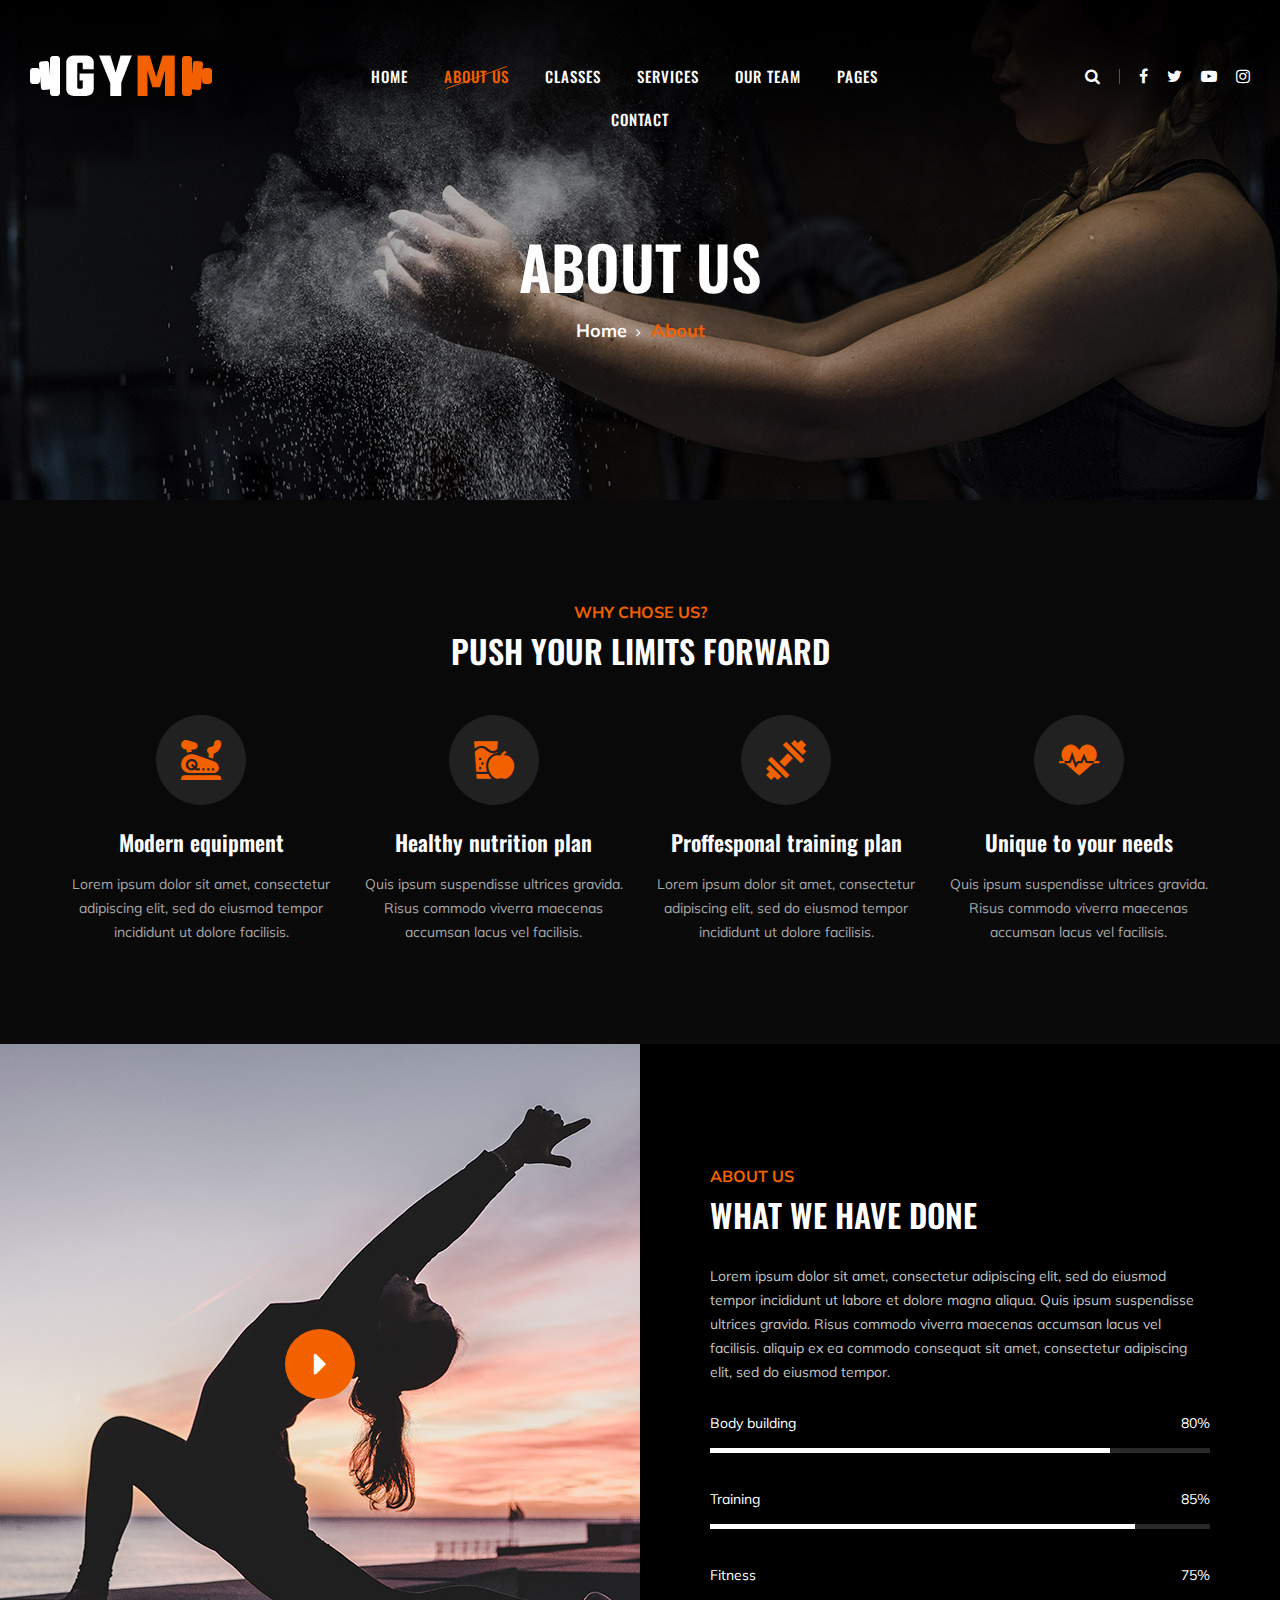
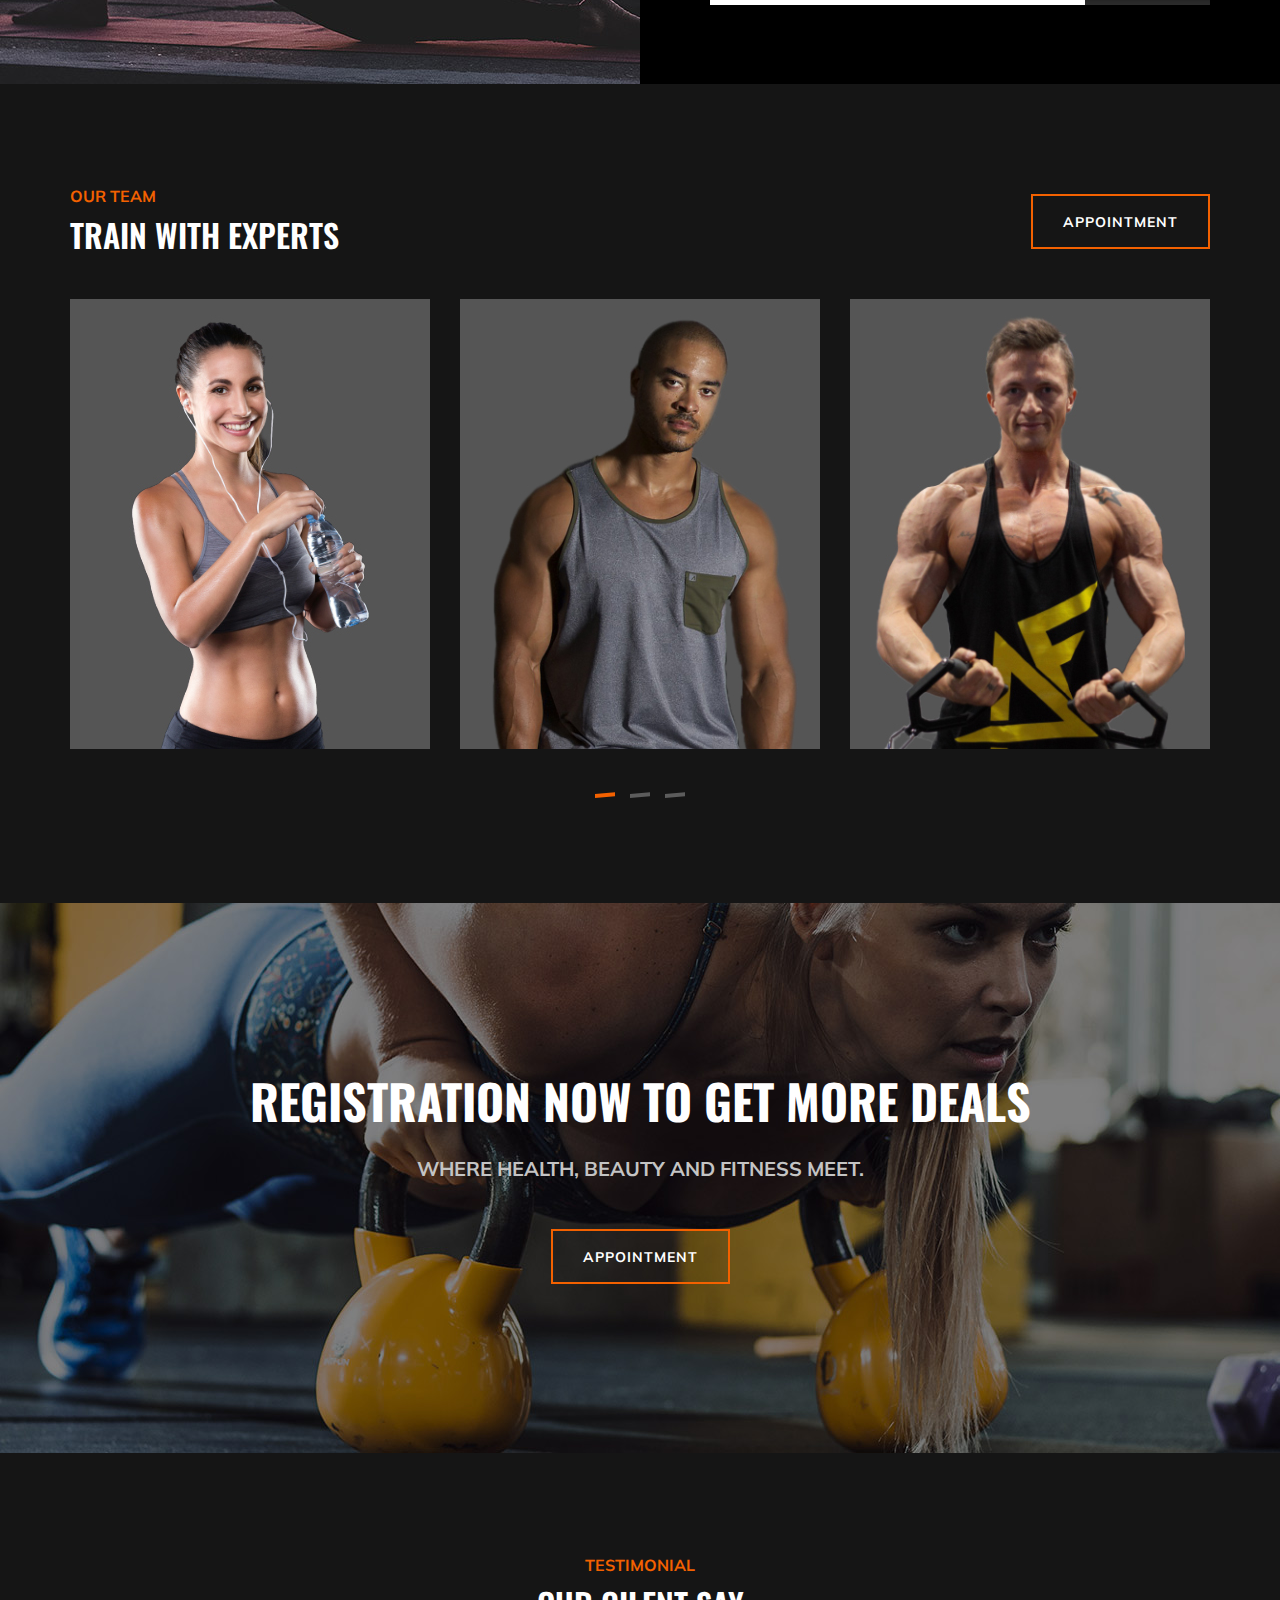
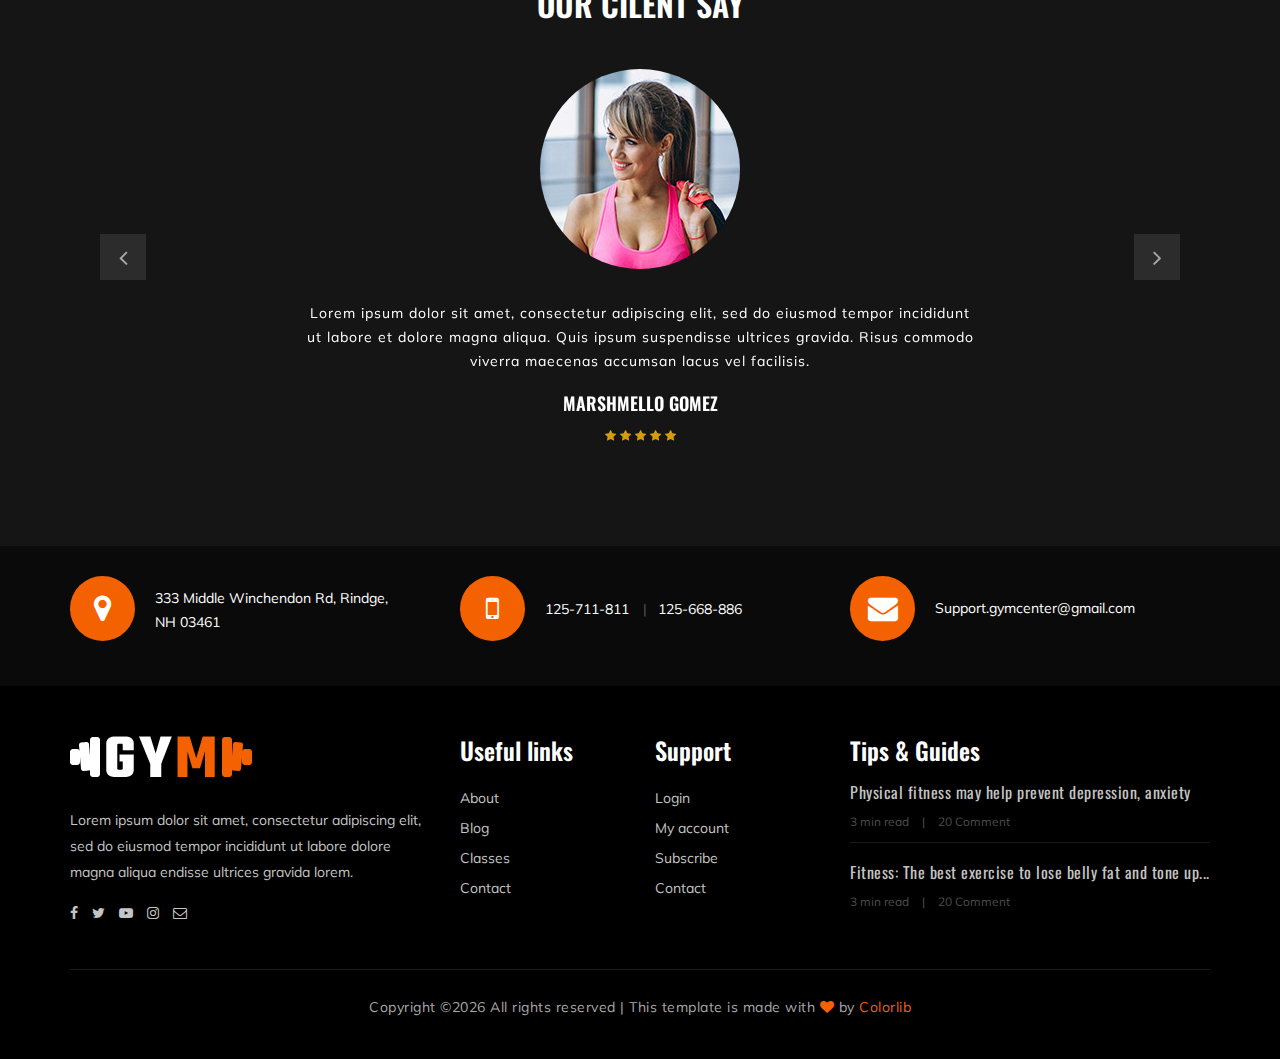
==== about-us.html @ f7d979bc "Add files via upload" ====
<!DOCTYPE html>
<html lang="zxx">

<head>
    <meta charset="UTF-8">
    <meta name="description" content="Gym Template">
    <meta name="keywords" content="Gym, unica, creative, html">
    <meta name="viewport" content="width=device-width, initial-scale=1.0">
    <meta http-equiv="X-UA-Compatible" content="ie=edge">
    <title>Gym | Template</title>

    <!-- Google Font -->
    <link href="https://fonts.googleapis.com/css?family=Muli:300,400,500,600,700,800,900&display=swap" rel="stylesheet">
    <link href="https://fonts.googleapis.com/css?family=Oswald:300,400,500,600,700&display=swap" rel="stylesheet">

    <!-- Css Styles -->
    <link rel="stylesheet" href="css/bootstrap.min.css" type="text/css">
    <link rel="stylesheet" href="css/font-awesome.min.css" type="text/css">
    <link rel="stylesheet" href="css/flaticon.css" type="text/css">
    <link rel="stylesheet" href="css/owl.carousel.min.css" type="text/css">
    <link rel="stylesheet" href="css/barfiller.css" type="text/css">
    <link rel="stylesheet" href="css/magnific-popup.css" type="text/css">
    <link rel="stylesheet" href="css/slicknav.min.css" type="text/css">
    <link rel="stylesheet" href="css/style.css" type="text/css">
</head>

<body>
    <!-- Page Preloder -->
    <div id="preloder">
        <div class="loader"></div>
    </div>

 <!-- Offcanvas Menu Section Begin -->
    <div class="offcanvas-menu-overlay"></div>
    <div class="offcanvas-menu-wrapper">
        <div class="canvas-close">
            <i class="fa fa-close"></i>
        </div>
        <div class="canvas-search search-switch">
            <i class="fa fa-search"></i>
        </div>
        <nav class="canvas-menu mobile-menu">
            <ul>
                <li><a href="./index.html">Home</a></li>
                <li><a href="./about-us.html">About Us</a></li>
                <li><a href="./classes.html">Classes</a></li>
                <li><a href="./services.html">Services</a></li>
                <li><a href="./team.html">Our Team</a></li>
                <li><a href="#">Pages</a>
                    <ul class="dropdown">
                        <li><a href="./about-us.html">About us</a></li>
                        <li><a href="./class-timetable.html">Classes timetable</a></li>
                        <li><a href="./bmi-calculator.html">Bmi calculate</a></li>
                        <li><a href="./team.html">Our team</a></li>
                        <li><a href="./gallery.html">Gallery</a></li>
                        <li><a href="./blog.html">Our blog</a></li>
                        <li><a href="./404.html">404</a></li>
                    </ul>
                </li>
                <li><a href="./contact.html">Contact</a></li>
            </ul>
        </nav>
        <div id="mobile-menu-wrap"></div>
        <div class="canvas-social">
            <a href="#"><i class="fa fa-facebook"></i></a>
            <a href="#"><i class="fa fa-twitter"></i></a>
            <a href="#"><i class="fa fa-youtube-play"></i></a>
            <a href="#"><i class="fa fa-instagram"></i></a>
        </div>
    </div>
    <!-- Offcanvas Menu Section End -->

    <!-- Header Section Begin -->
    <header class="header-section">
        <div class="container-fluid">
            <div class="row">
                <div class="col-lg-3">
                    <div class="logo">
                        <a href="./index.html">
                            <img src="img/logo.png" alt="">
                        </a>
                    </div>
                </div>
                <div class="col-lg-6">
                    <nav class="nav-menu">
                        <ul>
                            <li><a href="./index.html">Home</a></li>
                            <li class="active"><a href="./about-us.html">About Us</a></li>
                            <li><a href="./class-details.html">Classes</a></li>
                            <li><a href="./services.html">Services</a></li>
                            <li><a href="./team.html">Our Team</a></li>
                            <li><a href="#">Pages</a>
                                <ul class="dropdown">
                                    <li><a href="./about-us.html">About us</a></li>
                                    <li><a href="./class-timetable.html">Classes timetable</a></li>
                                    <li><a href="./bmi-calculator.html">Bmi calculate</a></li>
                                    <li><a href="./team.html">Our team</a></li>
                                    <li><a href="./gallery.html">Gallery</a></li>
                                    <li><a href="./blog.html">Our blog</a></li>
                                    <li><a href="./404.html">404</a></li>
                                </ul>
                            </li>
                            <li><a href="./contact.html">Contact</a></li>
                        </ul>
                    </nav>
                </div>
                <div class="col-lg-3">
                    <div class="top-option">
                        <div class="to-search search-switch">
                            <i class="fa fa-search"></i>
                        </div>
                        <div class="to-social">
                            <a href="#"><i class="fa fa-facebook"></i></a>
                            <a href="#"><i class="fa fa-twitter"></i></a>
                            <a href="#"><i class="fa fa-youtube-play"></i></a>
                            <a href="#"><i class="fa fa-instagram"></i></a>
                        </div>
                    </div>
                </div>
            </div>
            <div class="canvas-open">
                <i class="fa fa-bars"></i>
            </div>
        </div>
    </header>
    <!-- Header End -->

    <!-- Breadcrumb Section Begin -->
    <section class="breadcrumb-section set-bg" data-setbg="img/breadcrumb-bg.jpg">
        <div class="container">
            <div class="row">
                <div class="col-lg-12 text-center">
                    <div class="breadcrumb-text">
                        <h2>About us</h2>
                        <div class="bt-option">
                            <a href="./index.html">Home</a>
                            <span>About</span>
                        </div>
                    </div>
                </div>
            </div>
        </div>
    </section>
    <!-- Breadcrumb Section End -->

    <!-- ChoseUs Section Begin -->
    <section class="choseus-section spad">
        <div class="container">
            <div class="row">
                <div class="col-lg-12">
                    <div class="section-title">
                        <span>Why chose us?</span>
                        <h2>PUSH YOUR LIMITS FORWARD</h2>
                    </div>
                </div>
            </div>
            <div class="row">
                <div class="col-lg-3 col-sm-6">
                    <div class="cs-item">
                        <span class="flaticon-034-stationary-bike"></span>
                        <h4>Modern equipment</h4>
                        <p>Lorem ipsum dolor sit amet, consectetur adipiscing elit, sed do eiusmod tempor incididunt ut
                            dolore facilisis.</p>
                    </div>
                </div>
                <div class="col-lg-3 col-sm-6">
                    <div class="cs-item">
                        <span class="flaticon-033-juice"></span>
                        <h4>Healthy nutrition plan</h4>
                        <p>Quis ipsum suspendisse ultrices gravida. Risus commodo viverra maecenas accumsan lacus vel
                            facilisis.</p>
                    </div>
                </div>
                <div class="col-lg-3 col-sm-6">
                    <div class="cs-item">
                        <span class="flaticon-002-dumbell"></span>
                        <h4>Proffesponal training plan</h4>
                        <p>Lorem ipsum dolor sit amet, consectetur adipiscing elit, sed do eiusmod tempor incididunt ut
                            dolore facilisis.</p>
                    </div>
                </div>
                <div class="col-lg-3 col-sm-6">
                    <div class="cs-item">
                        <span class="flaticon-014-heart-beat"></span>
                        <h4>Unique to your needs</h4>
                        <p>Quis ipsum suspendisse ultrices gravida. Risus commodo viverra maecenas accumsan lacus vel
                            facilisis.</p>
                    </div>
                </div>
            </div>
        </div>
    </section>
    <!-- ChoseUs Section End -->

    <!-- About US Section Begin -->
    <section class="aboutus-section">
        <div class="container-fluid">
            <div class="row">
                <div class="col-lg-6 p-0">
                    <div class="about-video set-bg" data-setbg="img/about-us.jpg">
                        <a href="https://www.youtube.com/watch?v=EzKkl64rRbM" class="play-btn video-popup"><i
                                class="fa fa-caret-right"></i></a>
                    </div>
                </div>
                <div class="col-lg-6 p-0">
                    <div class="about-text">
                        <div class="section-title">
                            <span>About Us</span>
                            <h2>What we have done</h2>
                        </div>
                        <div class="at-desc">
                            <p>Lorem ipsum dolor sit amet, consectetur adipiscing elit, sed do eiusmod tempor incididunt
                                ut labore et dolore magna aliqua. Quis ipsum suspendisse ultrices gravida. Risus commodo
                                viverra maecenas accumsan lacus vel facilisis. aliquip ex ea commodo consequat sit amet,
                                consectetur adipiscing elit, sed do eiusmod tempor.</p>
                        </div>
                        <div class="about-bar">
                            <div class="ab-item">
                                <p>Body building</p>
                                <div id="bar1" class="barfiller">
                                    <span class="fill" data-percentage="80"></span>
                                    <div class="tipWrap">
                                        <span class="tip"></span>
                                    </div>
                                </div>
                            </div>
                            <div class="ab-item">
                                <p>Training</p>
                                <div id="bar2" class="barfiller">
                                    <span class="fill" data-percentage="85"></span>
                                    <div class="tipWrap">
                                        <span class="tip"></span>
                                    </div>
                                </div>
                            </div>
                            <div class="ab-item">
                                <p>Fitness</p>
                                <div id="bar3" class="barfiller">
                                    <span class="fill" data-percentage="75"></span>
                                    <div class="tipWrap">
                                        <span class="tip"></span>
                                    </div>
                                </div>
                            </div>
                        </div>
                    </div>
                </div>
            </div>
        </div>
    </section>
    <!-- About US Section End -->

    <!-- Team Section Begin -->
    <section class="team-section spad">
        <div class="container">
            <div class="row">
                <div class="col-lg-12">
                    <div class="team-title">
                        <div class="section-title">
                            <span>Our Team</span>
                            <h2>TRAIN WITH EXPERTS</h2>
                        </div>
                        <a href="#" class="primary-btn btn-normal appoinment-btn">appointment</a>
                    </div>
                </div>
            </div>
            <div class="row">
                <div class="ts-slider owl-carousel">
                    <div class="col-lg-4">
                        <div class="ts-item set-bg" data-setbg="img/team/team-1.jpg">
                            <div class="ts_text">
                                <h4>Athart Rachel</h4>
                                <span>Gym Trainer</span>
                            </div>
                        </div>
                    </div>
                    <div class="col-lg-4">
                        <div class="ts-item set-bg" data-setbg="img/team/team-2.jpg">
                            <div class="ts_text">
                                <h4>Athart Rachel</h4>
                                <span>Gym Trainer</span>
                            </div>
                        </div>
                    </div>
                    <div class="col-lg-4">
                        <div class="ts-item set-bg" data-setbg="img/team/team-3.jpg">
                            <div class="ts_text">
                                <h4>Athart Rachel</h4>
                                <span>Gym Trainer</span>
                            </div>
                        </div>
                    </div>
                    <div class="col-lg-4">
                        <div class="ts-item set-bg" data-setbg="img/team/team-4.jpg">
                            <div class="ts_text">
                                <h4>Athart Rachel</h4>
                                <span>Gym Trainer</span>
                            </div>
                        </div>
                    </div>
                    <div class="col-lg-4">
                        <div class="ts-item set-bg" data-setbg="img/team/team-5.jpg">
                            <div class="ts_text">
                                <h4>Athart Rachel</h4>
                                <span>Gym Trainer</span>
                            </div>
                        </div>
                    </div>
                    <div class="col-lg-4">
                        <div class="ts-item set-bg" data-setbg="img/team/team-6.jpg">
                            <div class="ts_text">
                                <h4>Athart Rachel</h4>
                                <span>Gym Trainer</span>
                            </div>
                        </div>
                    </div>
                </div>
            </div>
        </div>
    </section>
    <!-- Team Section End -->

    <!-- Banner Section Begin -->
    <section class="banner-section set-bg" data-setbg="img/banner-bg.jpg">
        <div class="container">
            <div class="row">
                <div class="col-lg-12 text-center">
                    <div class="bs-text">
                        <h2>registration now to get more deals</h2>
                        <div class="bt-tips">Where health, beauty and fitness meet.</div>
                        <a href="#" class="primary-btn  btn-normal">Appointment</a>
                    </div>
                </div>
            </div>
        </div>
    </section>
    <!-- Banner Section End -->

    <!-- Testimonial Section Begin -->
    <section class="testimonial-section spad">
        <div class="container">
            <div class="row">
                <div class="col-lg-12">
                    <div class="section-title">
                        <span>Testimonial</span>
                        <h2>Our cilent say</h2>
                    </div>
                </div>
            </div>
            <div class="ts_slider owl-carousel">
                <div class="ts_item">
                    <div class="row">
                        <div class="col-lg-12 text-center">
                            <div class="ti_pic">
                                <img src="img/testimonial/testimonial-1.jpg" alt="">
                            </div>
                            <div class="ti_text">
                                <p>Lorem ipsum dolor sit amet, consectetur adipiscing elit, sed do eiusmod tempor
                                    incididunt<br /> ut labore et dolore magna aliqua. Quis ipsum suspendisse ultrices
                                    gravida. Risus commodo<br /> viverra maecenas accumsan lacus vel facilisis.</p>
                                <h5>Marshmello Gomez</h5>
                                <div class="tt-rating">
                                    <i class="fa fa-star"></i>
                                    <i class="fa fa-star"></i>
                                    <i class="fa fa-star"></i>
                                    <i class="fa fa-star"></i>
                                    <i class="fa fa-star"></i>
                                </div>
                            </div>
                        </div>
                    </div>
                </div>
                <div class="ts_item">
                    <div class="row">
                        <div class="col-lg-12 text-center">
                            <div class="ti_pic">
                                <img src="img/testimonial/testimonial-2.jpg" alt="">
                            </div>
                            <div class="ti_text">
                                <p>Lorem ipsum dolor sit amet, consectetur adipiscing elit, sed do eiusmod tempor
                                    incididunt<br /> ut labore et dolore magna aliqua. Quis ipsum suspendisse ultrices
                                    gravida. Risus commodo<br /> viverra maecenas accumsan lacus vel facilisis.</p>
                                <h5>Marshmello Gomez</h5>
                                <div class="tt-rating">
                                    <i class="fa fa-star"></i>
                                    <i class="fa fa-star"></i>
                                    <i class="fa fa-star"></i>
                                    <i class="fa fa-star"></i>
                                    <i class="fa fa-star"></i>
                                </div>
                            </div>
                        </div>
                    </div>
                </div>
            </div>
        </div>
    </section>
    <!-- Testimonial Section End -->

    <!-- Get In Touch Section Begin -->
    <div class="gettouch-section">
        <div class="container">
            <div class="row">
                <div class="col-md-4">
                    <div class="gt-text">
                        <i class="fa fa-map-marker"></i>
                        <p>333 Middle Winchendon Rd, Rindge,<br/> NH 03461</p>
                    </div>
                </div>
                <div class="col-md-4">
                    <div class="gt-text">
                        <i class="fa fa-mobile"></i>
                        <ul>
                            <li>125-711-811</li>
                            <li>125-668-886</li>
                        </ul>
                    </div>
                </div>
                <div class="col-md-4">
                    <div class="gt-text email">
                        <i class="fa fa-envelope"></i>
                        <p>Support.gymcenter@gmail.com</p>
                    </div>
                </div>
            </div>
        </div>
    </div>
    <!-- Get In Touch Section End -->

    <!-- Footer Section Begin -->
    <section class="footer-section">
        <div class="container">
            <div class="row">
                <div class="col-lg-4">
                    <div class="fs-about">
                        <div class="fa-logo">
                            <a href="#"><img src="img/logo.png" alt=""></a>
                        </div>
                        <p>Lorem ipsum dolor sit amet, consectetur adipiscing elit, sed do eiusmod tempor incididunt ut
                            labore dolore magna aliqua endisse ultrices gravida lorem.</p>
                        <div class="fa-social">
                            <a href="#"><i class="fa fa-facebook"></i></a>
                            <a href="#"><i class="fa fa-twitter"></i></a>
                            <a href="#"><i class="fa fa-youtube-play"></i></a>
                            <a href="#"><i class="fa fa-instagram"></i></a>
                            <a href="#"><i class="fa  fa-envelope-o"></i></a>
                        </div>
                    </div>
                </div>
                <div class="col-lg-2 col-md-3 col-sm-6">
                    <div class="fs-widget">
                        <h4>Useful links</h4>
                        <ul>
                            <li><a href="#">About</a></li>
                            <li><a href="#">Blog</a></li>
                            <li><a href="#">Classes</a></li>
                            <li><a href="#">Contact</a></li>
                        </ul>
                    </div>
                </div>
                <div class="col-lg-2 col-md-3 col-sm-6">
                    <div class="fs-widget">
                        <h4>Support</h4>
                        <ul>
                            <li><a href="#">Login</a></li>
                            <li><a href="#">My account</a></li>
                            <li><a href="#">Subscribe</a></li>
                            <li><a href="#">Contact</a></li>
                        </ul>
                    </div>
                </div>
                <div class="col-lg-4 col-md-6">
                    <div class="fs-widget">
                        <h4>Tips & Guides</h4>
                        <div class="fw-recent">
                            <h6><a href="#">Physical fitness may help prevent depression, anxiety</a></h6>
                            <ul>
                                <li>3 min read</li>
                                <li>20 Comment</li>
                            </ul>
                        </div>
                        <div class="fw-recent">
                            <h6><a href="#">Fitness: The best exercise to lose belly fat and tone up...</a></h6>
                            <ul>
                                <li>3 min read</li>
                                <li>20 Comment</li>
                            </ul>
                        </div>
                    </div>
                </div>
            </div>
            <div class="row">
                <div class="col-lg-12 text-center">
                    <div class="copyright-text">
                        <p><!-- Link back to Colorlib can't be removed. Template is licensed under CC BY 3.0. -->
  Copyright &copy;<script>document.write(new Date().getFullYear());</script> All rights reserved | This template is made with <i class="fa fa-heart" aria-hidden="true"></i> by <a href="https://colorlib.com" target="_blank">Colorlib</a>
  <!-- Link back to Colorlib can't be removed. Template is licensed under CC BY 3.0. --></p>
                    </div>
                </div>
            </div>
        </div>
    </section>
    <!-- Footer Section End -->

    <!-- Search model Begin -->
    <div class="search-model">
        <div class="h-100 d-flex align-items-center justify-content-center">
            <div class="search-close-switch">+</div>
            <form class="search-model-form">
                <input type="text" id="search-input" placeholder="Search here.....">
            </form>
        </div>
    </div>
    <!-- Search model end -->

    <!-- Js Plugins -->
    <script src="js/jquery-3.3.1.min.js"></script>
    <script src="js/bootstrap.min.js"></script>
    <script src="js/jquery.magnific-popup.min.js"></script>
    <script src="js/masonry.pkgd.min.js"></script>
    <script src="js/jquery.barfiller.js"></script>
    <script src="js/jquery.slicknav.js"></script>
    <script src="js/owl.carousel.min.js"></script>
    <script src="js/main.js"></script>


</body>

</html>
---- css/flaticon.css ----
/*
  	Flaticon icon font: Flaticon
  	Creation date: 19/02/2019 07:27
  	*/

@font-face {
  font-family: "Flaticon";
  src: url("../fonts/Flaticon.eot");
  src: url("../fonts/Flaticon.eot?#iefix") format("embedded-opentype"),
       url("../fonts/Flaticon.woff2") format("woff2"),
       url("../fonts/Flaticon.woff") format("woff"),
       url("../fonts/Flaticon.ttf") format("truetype"),
       url("../fonts/Flaticon.svg#Flaticon") format("svg");
  font-weight: normal;
  font-style: normal;
}

@media screen and (-webkit-min-device-pixel-ratio:0) {
  @font-face {
    font-family: "Flaticon";
    src: url("../fonts/Flaticon.svg#Flaticon") format("svg");
  }
}

[class^="flaticon-"]:before, [class*=" flaticon-"]:before,
[class^="flaticon-"]:after, [class*=" flaticon-"]:after {   
  font-family: Flaticon;
  font-size: 40px;
  font-style: normal;
  margin-left: 0;
}

.flaticon-001-mattress:before { content: "\f100"; }
.flaticon-002-dumbell:before { content: "\f101"; }
.flaticon-003-weight:before { content: "\f102"; }
.flaticon-004-measuring-tape:before { content: "\f103"; }
.flaticon-005-clipboard:before { content: "\f104"; }
.flaticon-006-weight-1:before { content: "\f105"; }
.flaticon-007-rings:before { content: "\f106"; }
.flaticon-008-calendar:before { content: "\f107"; }
.flaticon-009-smartwatch:before { content: "\f108"; }
.flaticon-010-lockers:before { content: "\f109"; }
.flaticon-011-punching-ball:before { content: "\f10a"; }
.flaticon-012-bag:before { content: "\f10b"; }
.flaticon-013-balance:before { content: "\f10c"; }
.flaticon-014-heart-beat:before { content: "\f10d"; }
.flaticon-015-proteins:before { content: "\f10e"; }
.flaticon-016-fitness:before { content: "\f10f"; }
.flaticon-017-pull-up-bar:before { content: "\f110"; }
.flaticon-018-scale:before { content: "\f111"; }
.flaticon-019-bands:before { content: "\f112"; }
.flaticon-020-smartphone:before { content: "\f113"; }
.flaticon-021-tshirt:before { content: "\f114"; }
.flaticon-022-short:before { content: "\f115"; }
.flaticon-023-dumbbells:before { content: "\f116"; }
.flaticon-024-jumping-rope:before { content: "\f117"; }
.flaticon-025-fitness-1:before { content: "\f118"; }
.flaticon-026-gym:before { content: "\f119"; }
.flaticon-027-fitness-2:before { content: "\f11a"; }
.flaticon-028-weightlifting:before { content: "\f11b"; }
.flaticon-029-wheel:before { content: "\f11c"; }
.flaticon-030-dumbbells-1:before { content: "\f11d"; }
.flaticon-031-workout:before { content: "\f11e"; }
.flaticon-032-bottle:before { content: "\f11f"; }
.flaticon-033-juice:before { content: "\f120"; }
.flaticon-034-stationary-bike:before { content: "\f121"; }
.flaticon-035-punching-ball-1:before { content: "\f122"; }
.flaticon-036-timer:before { content: "\f123"; }
.flaticon-037-medal:before { content: "\f124"; }
.flaticon-038-treadmill:before { content: "\f125"; }
.flaticon-039-syringe:before { content: "\f126"; }
.flaticon-040-whistle:before { content: "\f127"; }
.flaticon-041-chest:before { content: "\f128"; }
.flaticon-042-pills:before { content: "\f129"; }
.flaticon-043-mp3:before { content: "\f12a"; }
.flaticon-044-no-smoking:before { content: "\f12b"; }
.flaticon-045-boxing-gloves:before { content: "\f12c"; }
.flaticon-046-gloves:before { content: "\f12d"; }
.flaticon-047-buck:before { content: "\f12e"; }
.flaticon-048-headgear:before { content: "\f12f"; }
.flaticon-049-hand-grip:before { content: "\f130"; }
.flaticon-050-no-fast-food:before { content: "\f131"; }
---- css/barfiller.css ----
body {
    font-family: Arial;
}

.barfiller {
    width:100%;
    height:12px;
    background:#fcfcfc;
    border:1px solid #ccc;
    position:relative;
    margin-bottom:20px;
    box-shadow: inset 1px 4px 9px -6px rgba(0,0,0,.5); 
    -moz-box-shadow: inset 1px 4px 9px -6px rgba(0,0,0,.5); 
}

.barfiller .fill {
    display:block;
    position:relative;
    width:0px;
    height:100%;
    background:#333;
    z-index:1;
}

.barfiller .tipWrap {
    display:none;
}

.barfiller .tip {
    margin-top:-30px;
    padding:2px 4px;
    font-size:11px;
    color:#fff;
    left:0px;
    position: relative;;
    z-index:2;
    background: #333;
} 

.barfiller .tip:after {
    border:solid;
    border-color:rgba(0,0,0,.8) transparent;
    border-width:6px 6px 0 6px;
    content:"";
    display:block;
    position:absolute;
    left:9px;
    top:100%;
    z-index:9
}
---- css/style.css ----
/******************************************************************
  Template Name: Gym
  Description:  Gym Fitness HTML Template
  Author: Colorlib
  Author URI: https://colorlib.com
  Version: 1.0
  Created: Colorlib
******************************************************************/

/*------------------------------------------------------------------
[Table of contents]

1.  Template default CSS
	1.1	Variables
	1.2	Mixins
	1.3	Flexbox
	1.4	Reset
2.  Helper Css
3.  Header Section
4.  Hero Section
5.  Service Section
6.  Class Section
7.  Price Plan Section
8.  Trainer Section
9.  Contact
10.  Footer Style

-------------------------------------------------------------------*/

/*----------------------------------------*/

/* Template default CSS
/*----------------------------------------*/

html,
body {
	height: 100%;
	font-family: "Muli", sans-serif;
	-webkit-font-smoothing: antialiased;
	font-smoothing: antialiased;
}

h1,
h2,
h3,
h4,
h5,
h6 {
	margin: 0;
	color: #111111;
	font-weight: 400;
	font-family: "Oswald", sans-serif;
}

h1 {
	font-size: 70px;
}

h2 {
	font-size: 36px;
}

h3 {
	font-size: 30px;
}

h4 {
	font-size: 24px;
}

h5 {
	font-size: 18px;
}

h6 {
	font-size: 16px;
}

p {
	font-size: 14px;
	font-family: "Muli", sans-serif;
	color: #a9a9a9;
	font-weight: 400;
	line-height: 24px;
	margin: 0 0 15px 0;
}

img {
	max-width: 100%;
}

input:focus,
select:focus,
button:focus,
textarea:focus {
	outline: none;
}

a:hover,
a:focus {
	text-decoration: none;
	outline: none;
	color: #fff;
}

ul,
ol {
	padding: 0;
	margin: 0;
}

/*---------------------
  Helper CSS
-----------------------*/

.section-title {
	margin-bottom: 45px;
	text-align: center;
}

.section-title span {
	font-size: 16px;
	color: #f36100;
	text-transform: uppercase;
	font-weight: 700;
}

.section-title h2 {
	color: #ffffff;
	font-size: 32px;
	font-weight: 600;
	text-transform: uppercase;
	margin-top: 8px;
}

.set-bg {
	background-repeat: no-repeat;
	background-size: cover;
	background-position: top center;
}

.spad {
	padding-top: 100px;
	padding-bottom: 100px;
}

.spad-2 {
	padding-top: 50px;
	padding-bottom: 70px;
}

.text-white h1,
.text-white h2,
.text-white h3,
.text-white h4,
.text-white h5,
.text-white h6,
.text-white p,
.text-white span,
.text-white li,
.text-white a {
	color: #fff;
}

/* buttons */

.primary-btn {
	display: inline-block;
	font-size: 14px;
	padding: 17px 30px 16px;
	color: #ffffff;
	background: #f36100;
	line-height: normal;
	letter-spacing: 1px;
	text-transform: uppercase;
	font-weight: 700;
}

.primary-btn.btn-normal {
	-webkit-transition: all 0.3s;
	-o-transition: all 0.3s;
	transition: all 0.3s;
}

.primary-btn.btn-normal:hover {
	background: #f36100;
	border-color: #f36100;
}

/* Preloder */

#preloder {
	position: fixed;
	width: 100%;
	height: 100%;
	top: 0;
	left: 0;
	z-index: 999999;
	background: #000;
}

.loader {
	width: 40px;
	height: 40px;
	position: absolute;
	top: 50%;
	left: 50%;
	margin-top: -13px;
	margin-left: -13px;
	border-radius: 60px;
	animation: loader 0.8s linear infinite;
	-webkit-animation: loader 0.8s linear infinite;
}

@keyframes loader {
	0% {
		-webkit-transform: rotate(0deg);
		transform: rotate(0deg);
		border: 4px solid #f44336;
		border-left-color: transparent;
	}
	50% {
		-webkit-transform: rotate(180deg);
		transform: rotate(180deg);
		border: 4px solid #673ab7;
		border-left-color: transparent;
	}
	100% {
		-webkit-transform: rotate(360deg);
		transform: rotate(360deg);
		border: 4px solid #f44336;
		border-left-color: transparent;
	}
}

@-webkit-keyframes loader {
	0% {
		-webkit-transform: rotate(0deg);
		border: 4px solid #f44336;
		border-left-color: transparent;
	}
	50% {
		-webkit-transform: rotate(180deg);
		border: 4px solid #673ab7;
		border-left-color: transparent;
	}
	100% {
		-webkit-transform: rotate(360deg);
		border: 4px solid #f44336;
		border-left-color: transparent;
	}
}

.spacial-controls {
	position: fixed;
	width: 111px;
	height: 91px;
	top: 0;
	right: 0;
	z-index: 999;
}

.spacial-controls .search-switch {
	display: block;
	height: 100%;
	padding-top: 30px;
	background: #323232;
	text-align: center;
	cursor: pointer;
}

.search-model {
	display: none;
	position: fixed;
	width: 100%;
	height: 100%;
	left: 0;
	top: 0;
	background: #000;
	z-index: 99999;
}

.search-model-form {
	padding: 0 15px;
}

.search-model-form input {
	width: 500px;
	font-size: 40px;
	border: none;
	border-bottom: 2px solid #333;
	background: none;
	color: #999;
}

.search-close-switch {
	position: absolute;
	width: 50px;
	height: 50px;
	background: #333;
	color: #fff;
	text-align: center;
	border-radius: 50%;
	font-size: 28px;
	line-height: 28px;
	top: 30px;
	cursor: pointer;
	-webkit-transform: rotate(45deg);
	-ms-transform: rotate(45deg);
	transform: rotate(45deg);
	display: -webkit-box;
	display: -ms-flexbox;
	display: flex;
	-webkit-box-align: center;
	-ms-flex-align: center;
	align-items: center;
	-webkit-box-pack: center;
	-ms-flex-pack: center;
	justify-content: center;
}

/*---------------------
  Header
-----------------------*/

.header-section {
	position: absolute;
	left: 0;
	top: 0;
	width: 100%;
	padding: 0 15px;
	padding-top: 55px;
	z-index: 99;
}

.logo a {
	display: inline-block;
}

.nav-menu {
	text-align: center;
}

.nav-menu ul li {
	list-style: none;
	display: inline-block;
	margin-right: 32px;
	position: relative;
	z-index: 1;
}

.nav-menu ul li .dropdown {
	position: absolute;
	left: -30px;
	top: 58px;
	width: 180px;
	background: #252525;
	z-index: 99;
	text-align: left;
	padding: 13px 0 20px;
	opacity: 0;
	visibility: hidden;
	-webkit-transition: all 0.3s;
	-o-transition: all 0.3s;
	transition: all 0.3s;
}

.nav-menu ul li .dropdown li {
	margin-right: 0;
	display: block;
}

.nav-menu ul li .dropdown li a {
	display: block;
	text-transform: none;
	padding: 6px 0 6px 30px;
	font-weight: 400;
}

.nav-menu ul li .dropdown li a:after {
	display: none;
}

.nav-menu ul li:last-child {
	margin-right: 0;
}

.nav-menu ul li.active>a {
	color: #f36100;
}

.nav-menu ul li.active>a:after {
	opacity: 1;
}

.nav-menu ul li:hover>a {
	color: #f36100;
}

.nav-menu ul li:hover>a:after {
	opacity: 1;
}

.nav-menu ul li:hover .dropdown {
	opacity: 1;
	visibility: visible;
}

.nav-menu ul li a {
	color: #ffffff;
	display: block;
	font-size: 15px;
	font-weight: 500;
	text-transform: uppercase;
	letter-spacing: 1px;
	font-family: "Oswald", sans-serif;
	padding: 10px 0px;
	position: relative;
	-webkit-transition: all 0.3s;
	-o-transition: all 0.3s;
	transition: all 0.3s;
}

.nav-menu ul li a:after {
	position: absolute;
	left: 0;
	top: 22px;
	height: 1px;
	width: 100%;
	background: #f36100;
	content: "";
	-webkit-transform: rotate(-20deg);
	-ms-transform: rotate(-20deg);
	transform: rotate(-20deg);
	opacity: 0;
	-webkit-transition: all 0.3s;
	-o-transition: all 0.3s;
	transition: all 0.3s;
}

.top-option {
	text-align: right;
	padding: 9px 0;
}

.top-option .to-search {
	display: inline-block;
	padding-right: 20px;
	position: relative;
}

.top-option .to-search:after {
	position: absolute;
	right: 0;
	top: 5px;
	height: 15px;
	width: 1px;
	background: rgba(255, 255, 255, 0.3);
	content: "";
}

.top-option .to-search i {
	font-size: 16px;
	color: #ffffff;
	cursor: pointer;
}

.top-option .to-social {
	display: inline-block;
}

.top-option .to-social a {
	display: inline-block;
	color: #ffffff;
	font-size: 16px;
	margin-left: 15px;
}

.offcanvas-menu-wrapper {
	display: none;
}

.canvas-open {
	display: none;
}

/*---------------------
  Hero Section
-----------------------*/

.hs-slider.owl-carousel .owl-item.active .hs-item .hi-text span {
	position: relative;
	top: 0;
	-webkit-transition: all 0.2s ease 0.2s;
	-o-transition: all 0.2s ease 0.2s;
	transition: all 0.2s ease 0.2s;
	opacity: 1;
}

.hs-slider.owl-carousel .owl-item.active .hs-item .hi-text h1 {
	position: relative;
	top: 0;
	-webkit-transition: all 0.4s ease 0.4s;
	-o-transition: all 0.4s ease 0.4s;
	transition: all 0.4s ease 0.4s;
	opacity: 1;
}

.hs-slider.owl-carousel .owl-item.active .hs-item .hi-text .primary-btn {
	position: relative;
	top: 0;
	-webkit-transition: all 0.6s ease 0.6s;
	-o-transition: all 0.6s ease 0.6s;
	transition: all 0.6s ease 0.6s;
	opacity: 1;
}

.hs-slider.owl-carousel .owl-nav button {
	height: 46px;
	width: 46px;
	color: #a9a9a9;
	background: rgba(255, 255, 255, 0.1);
	line-height: 46px;
	text-align: center;
	position: absolute;
	font-size: 24px;
	left: 30px;
	top: 50%;
	-webkit-transform: translateY(-23px);
	-ms-transform: translateY(-23px);
	transform: translateY(-23px);
}

.hs-slider.owl-carousel .owl-nav button.owl-next {
	left: auto;
	right: 30px;
}

.hs-slider .hs-item {
	height: 1040px;
	display: -webkit-box;
	display: -ms-flexbox;
	display: flex;
	-ms-flex-line-pack: center;
	align-content: center;
	padding-top: 355px;
}

.hs-slider .hs-item .hi-text span {
	display: block;
	font-size: 18px;
	color: #ffffff;
	text-transform: uppercase;
	font-weight: 700;
	letter-spacing: 6px;
	margin-bottom: 18px;
	position: relative;
	top: 100px;
	opacity: 0;
}

.hs-slider .hs-item .hi-text h1 {
	font-size: 80px;
	color: #ffffff;
	font-weight: 700;
	text-transform: uppercase;
	line-height: 90px;
	margin-bottom: 42px;
	position: relative;
	top: 100px;
	opacity: 0;
}

.hs-slider .hs-item .hi-text h1 strong {
	color: #f36100;
}

.hs-slider .hs-item .hi-text .primary-btn {
	position: relative;
	top: 100px;
	opacity: 0;
}

/*---------------------
  ChoseUs Section
-----------------------*/

.choseus-section {
	background: #0a0a0a;
	padding-bottom: 70px;
}

.cs-item {
	text-align: center;
	margin-bottom: 30px;
}

.cs-item:hover span {
	background: #f36100;
	color: #ffffff;
}

.cs-item span {
	height: 90px;
	width: 90px;
	background: rgba(255, 255, 255, 0.1);
	border-radius: 50%;
	display: inline-block;
	color: #f36100;
	line-height: 90px;
	text-align: center;
	-webkit-transition: all 0.3s;
	-o-transition: all 0.3s;
	transition: all 0.3s;
}

.cs-item h4 {
	color: #ffffff;
	font-size: 22px;
	font-weight: 600;
	margin-top: 24px;
	margin-bottom: 16px;
}

/*---------------------
  Classes Section
-----------------------*/

.classes-section {
	background: #151515;
	padding-bottom: 80px;
}

.classes-section .section-title {
	margin-bottom: 35px;
}

.class-item {
	overflow: hidden;
	margin-bottom: 30px;
}

.class-item .ci-pic img {
	min-width: 100%;
}

.class-item .ci-text {
	background: #0a0a0a;
	position: relative;
	padding: 10px 30px 26px 30px;
	z-index: 1;
}

.class-item .ci-text:after {
	position: absolute;
	left: -5px;
	top: -44px;
	height: 100px;
	width: 600px;
	border-top: 4px solid #464646;
	background: #0a0a0a;
	content: "";
	-webkit-transform: rotate(-5deg);
	-ms-transform: rotate(-5deg);
	transform: rotate(-5deg);
	z-index: -1;
}

.class-item .ci-text span {
	color: #f36100;
	font-size: 12px;
	text-transform: uppercase;
	font-weight: 700;
}

.class-item .ci-text h5 {
	font-size: 20px;
	color: #ffffff;
	font-weight: 600;
	text-transform: uppercase;
	margin-top: 4px;
}

.class-item .ci-text h4 {
	font-size: 26px;
	color: #ffffff;
	font-weight: 600;
	text-transform: uppercase;
	margin-top: 4px;
}

.class-item .ci-text a {
	display: inline-block;
	width: 46px;
	height: 46px;
	background: rgba(255, 255, 255, 0.1);
	line-height: 46px;
	text-align: center;
	font-size: 24px;
	color: #ffffff;
	position: absolute;
	right: 30px;
	bottom: 26px;
}

/*---------------------
  Banner Section
-----------------------*/

.banner-section {
	height: 550px;
	display: -webkit-box;
	display: -ms-flexbox;
	display: flex;
	-webkit-box-align: center;
	-ms-flex-align: center;
	align-items: center;
	-webkit-box-pack: center;
	-ms-flex-pack: center;
	justify-content: center;
}

.bs-text.service-banner .bt-tips {
	margin-bottom: 35px;
}

.bs-text h2 {
	font-size: 48px;
	color: #ffffff;
	font-weight: 700;
	text-transform: uppercase;
	margin-bottom: 25px;
}

.bs-text .bt-tips {
	font-size: 20px;
	color: #c4c4c4;
	font-weight: 700;
	text-transform: uppercase;
	margin-bottom: 45px;
}

.bs-text .primary-btn {
	background: transparent;
	border: 2px solid #f36100;
}

.bs-text .play-btn {
	display: inline-block;
	height: 70px;
	width: 70px;
	background: #f36100;
	border-radius: 50%;
	line-height: 70px;
	text-align: center;
	font-size: 36px;
	color: #ffffff;
}

/*---------------------
  Pricing Section
-----------------------*/

.pricing-section {
	background: #151515;
}

.pricing-section .section-title {
	margin-bottom: 56px;
}

.ps-item {
	text-align: center;
	padding: 40px 30px 52px;
	border: 1px solid #464646;
	-webkit-transform: skewY(-4deg);
	-ms-transform: skewY(-4deg);
	transform: skewY(-4deg);
	-webkit-transition: all 0.5s;
	-o-transition: all 0.5s;
	transition: all 0.5s;
	margin-bottom: 30px;
	position: relative;
}

.ps-item:hover {
	background: #ffffff;
	border-color: #ffffff;
}

.ps-item:hover h3 {
	color: #111111;
}

.ps-item:hover .pi-price span {
	color: #444444;
}

.ps-item:hover ul li {
	color: #111111;
	font-weight: 600;
}

.ps-item:hover .primary-btn.pricing-btn {
	background: #f36100;
}

.ps-item:hover .thumb-icon {
	opacity: 1;
	visibility: visible;
}

.ps-item h3 {
	font-size: 28px;
	color: #ffffff;
	font-weight: 600;
	margin-bottom: 16px;
	-webkit-transform: skewY(4deg);
	-ms-transform: skewY(4deg);
	transform: skewY(4deg);
}

.ps-item .pi-price {
	margin-bottom: 30px;
	-webkit-transform: skewY(4deg);
	-ms-transform: skewY(4deg);
	transform: skewY(4deg);
}

.ps-item .pi-price h2 {
	font-size: 60px;
	color: #f36100;
	font-weight: 600;
}

.ps-item .pi-price span {
	color: #c4c4c4;
	font-size: 16px;
	font-weight: 700;
	text-transform: uppercase;
}

.ps-item ul {
	margin-bottom: 40px;
	-webkit-transform: skewY(4deg);
	-ms-transform: skewY(4deg);
	transform: skewY(4deg);
}

.ps-item ul li {
	font-size: 14px;
	color: #c4c4c4;
	line-height: 32px;
	list-style: none;
}

.ps-item .primary-btn.pricing-btn {
	display: block;
	background: #333333;
	-webkit-transform: skewY(4deg);
	-ms-transform: skewY(4deg);
	transform: skewY(4deg);
}

.ps-item .thumb-icon {
	font-size: 48px;
	color: #f36100;
	position: absolute;
	left: 50px;
	bottom: 120px;
	-webkit-transform: skewY(4deg);
	-ms-transform: skewY(4deg);
	transform: skewY(4deg);
	opacity: 0;
	visibility: hidden;
}

/*---------------------
  Gallery Section
-----------------------*/

.gallery-section {
	background: #151515;
	overflow: hidden;
}

.gallery-section.gallery-page {
	padding-top: 10px;
}

.grid-sizer {
	width: calc(25% - 10px);
}

.gallery {
	margin-right: -10px;
}

.gallery .gs-item {
	height: 472px;
	width: calc(25% - 10px);
	float: left;
	margin-right: 10px;
	margin-bottom: 10px;
}

.gallery .gs-item:hover .thumb-icon {
	opacity: 1;
	visibility: visible;
}

.gallery .gs-item .thumb-icon {
	font-size: 48px;
	color: #f36100;
	display: -webkit-box;
	display: -ms-flexbox;
	display: flex;
	-webkit-box-align: center;
	-ms-flex-align: center;
	align-items: center;
	-webkit-box-pack: center;
	-ms-flex-pack: center;
	justify-content: center;
	height: 100%;
	cursor: pointer;
	opacity: 0;
	visibility: hidden;
	-webkit-transition: all 0.3s;
	-o-transition: all 0.3s;
	transition: all 0.3s;
}

.gallery .gs-item.grid-wide {
	width: calc(50% - 10px);
}

/*---------------------
  Team Section
-----------------------*/

.team-section {
	background: #151515;
}

.team-section.team-page {
	padding-bottom: 70px;
}

.team-section.team-page .ts-item {
	margin-bottom: 30px;
}

.team-section.team-page .ts-item:hover .ts_text {
	bottom: -30px;
}

.team-section.team-page .ts-item .tt_social {
	-webkit-transform: skewY(5deg);
	-ms-transform: skewY(5deg);
	transform: skewY(5deg);
	margin-top: 13px;
}

.team-section.team-page .ts-item .tt_social a {
	font-size: 14px;
	color: #c4c4c4;
	margin-right: 10px;
}

.team-section.team-page .ts-item .tt_social a:last-child {
	margin-right: 0;
}

.team-title .section-title {
	text-align: left;
	float: left;
}

.primary-btn.appoinment-btn {
	background: transparent;
	border: 2px solid #f36100;
	float: right;
	margin-top: 10px;
}

.ts-slider .col-lg-4 {
	max-width: 100%;
}

.ts-slider.owl-carousel .owl-dots {
	text-align: center;
	margin-top: 30px;
}

.ts-slider.owl-carousel .owl-dots button {
	height: 4px;
	width: 20px;
	background: #5c5c5c;
	margin-right: 15px;
	-webkit-transform: skewY(-5deg);
	-ms-transform: skewY(-5deg);
	transform: skewY(-5deg);
}

.ts-slider.owl-carousel .owl-dots button.active {
	background: #f36100;
}

.ts-slider.owl-carousel .owl-dots button:last-child {
	margin-right: 0;
}

.ts-item {
	height: 450px;
	position: relative;
	overflow: hidden;
}

.ts-item:hover .ts_text {
	bottom: -35px;
}

.ts-item .ts_text {
	padding: 40px 0 60px;
	text-align: center;
	background: #0a0a0a;
	border-top: 4px solid #464646;
	-webkit-transform: skewY(-5deg);
	-ms-transform: skewY(-5deg);
	transform: skewY(-5deg);
	position: absolute;
	left: 0;
	bottom: -250px;
	width: 100%;
	-webkit-transition: all 0.3s;
	-o-transition: all 0.3s;
	transition: all 0.3s;
}

.ts-item .ts_text h4 {
	color: #ffffff;
	font-weight: 600;
	margin-bottom: 14px;
	-webkit-transform: skewY(5deg);
	-ms-transform: skewY(5deg);
	transform: skewY(5deg);
}

.ts-item .ts_text span {
	display: block;
	font-size: 12px;
	font-weight: 700;
	color: #aaaaaa;
	text-transform: uppercase;
	-webkit-transform: skewY(5deg);
	-ms-transform: skewY(5deg);
	transform: skewY(5deg);
}

/*---------------------
  Get Touch Section
-----------------------*/

.gettouch-section {
	background: #0a0a0a;
	padding: 30px 0 15px;
}

.gt-text {
	overflow: hidden;
	margin-bottom: 30px;
}

.gt-text i {
	font-size: 30px;
	color: #ffffff;
	display: inline-block;
	height: 65px;
	width: 65px;
	background: #f36100;
	border-radius: 50%;
	line-height: 65px;
	text-align: center;
	float: left;
	margin-right: 20px;
}

.gt-text p {
	overflow: hidden;
	color: #ffffff;
	margin-bottom: 0;
	padding-top: 10px;
}

.gt-text ul {
	overflow: hidden;
	padding-top: 20px;
}

.gt-text ul li {
	list-style: none;
	font-size: 14px;
	color: #ffffff;
	margin-right: 25px;
	display: inline-block;
	position: relative;
}

.gt-text ul li:after {
	position: absolute;
	right: -18px;
	top: 0;
	content: "|";
	color: #545454;
}

.gt-text ul li:last-child {
	margin-right: 0;
}

.gt-text ul li:last-child:after {
	display: none;
}

.gt-text.email p {
	padding-top: 20px;
}

/*---------------------
  Footer
-----------------------*/

.footer-section {
	background: #000000;
	padding-top: 50px;
}

.fs-about {
	margin-bottom: 30px;
}

.fs-about .fa-logo {
	margin-bottom: 30px;
}

.fs-about .fa-logo a {
	display: inline-block;
}

.fs-about p {
	line-height: 26px;
	color: #c4c4c4;
}

.fs-about .fa-social a {
	font-size: 14px;
	color: #c4c4c4;
	margin-right: 10px;
}

.fs-about .fa-social a:last-child {
	margin-right: 0;
}

.fs-widget {
	margin-bottom: 30px;
}

.fs-widget h4 {
	color: #ffffff;
	font-weight: 600;
	margin-bottom: 18px;
}

.fs-widget ul li {
	list-style: none;
}

.fs-widget ul li a {
	font-size: 14px;
	color: #c4c4c4;
	line-height: 30px;
}

.fs-widget .fw-recent {
	margin-bottom: 20px;
	padding-bottom: 10px;
	border-bottom: 1px solid #1a1a1a;
}

.fs-widget .fw-recent:last-child {
	padding-bottom: 0;
	border: none;
}

.fs-widget .fw-recent h6 {
	margin-bottom: 6px;
}

.fs-widget .fw-recent h6 a {
	color: #c4c4c4;
	letter-spacing: 0.5px;
}

.fs-widget .fw-recent ul li {
	font-size: 12px;
	color: #4d4d4d;
	display: inline-block;
	margin-right: 25px;
	position: relative;
}

.fs-widget .fw-recent ul li:last-child:after {
	display: none;
}

.fs-widget .fw-recent ul li:after {
	position: absolute;
	right: -16px;
	top: 0;
	content: "|";
}

.copyright-text {
	font-size: 14px;
	color: #c4c4c4;
	letter-spacing: 0.5px;
	border-top: 1px solid #1a1a1a;
	padding: 25px 0;
	margin-top: 15px;
}

.copyright-text a,
.copyright-text i {
	color: #f36100;
}

/* ----------------------------------- Other Pages Styles ----------------------------------- */

/*---------------------
  Breadcrumb Section
-----------------------*/

.breadcrumb-section {
	height: 500px;
	padding-top: 230px;
}

.breadcrumb-text h2 {
	font-size: 60px;
	color: #ffffff;
	font-weight: 600;
	text-transform: uppercase;
	margin-bottom: 15px;
}

.breadcrumb-text .bt-option a {
	font-size: 18px;
	color: #ffffff;
	font-weight: 700;
	display: inline-block;
	position: relative;
	margin-right: 20px;
}

.breadcrumb-text .bt-option a:after {
	position: absolute;
	right: -14px;
	top: 6px;
	font-family: "FontAwesome";
	content: "";
	font-size: 13px;
	font-weight: 400;
}

.breadcrumb-text .bt-option span {
	font-size: 18px;
	color: #f36100;
	font-weight: 700;
}

/*---------------------
  About Us Section
-----------------------*/

.about-video {
	height: 640px;
	display: -webkit-box;
	display: -ms-flexbox;
	display: flex;
	-webkit-box-align: center;
	-ms-flex-align: center;
	align-items: center;
	-webkit-box-pack: center;
	-ms-flex-pack: center;
	justify-content: center;
}

.about-video .play-btn {
	display: inline-block;
	height: 70px;
	width: 70px;
	background: #f36100;
	border-radius: 50%;
	line-height: 70px;
	text-align: center;
	font-size: 36px;
	color: #ffffff;
}

.about-text {
	background: #000000;
	height: 640px;
	padding: 120px 70px 0 70px;
}

.about-text .section-title {
	text-align: left;
	margin-bottom: 30px;
}

.about-text .at-desc {
	margin-bottom: 27px;
}

.about-text .at-desc p {
	color: #c4c4c4;
}

.about-text .about-bar .ab-item {
	margin-bottom: 34px;
}

.about-text .about-bar .ab-item p {
	color: #ffffff;
	margin-bottom: 13px;
}

.about-text .about-bar .ab-item .barfiller {
	background: #2d2d2d;
	height: 5px;
	border: none;
	margin-bottom: 0;
}

.about-text .about-bar .ab-item .barfiller .tip {
	margin-top: 0;
	padding: 0;
	font-size: 14px;
	color: #ffffff;
	background: transparent;
	position: initial !important;
	float: right;
	margin-top: -40px;
}

.about-text .about-bar .ab-item .barfiller .tip:after {
	display: none;
}

/*---------------------
  Testimonial Section
-----------------------*/

.testimonial-section {
	background: #151515;
}

.ts_slider.owl-carousel .owl-item img {
	display: inline-block;
}

.ts_slider.owl-carousel .owl-nav button {
	height: 46px;
	width: 46px;
	color: #a9a9a9;
	background: rgba(255, 255, 255, 0.1);
	line-height: 46px;
	text-align: center;
	font-size: 24px;
	position: absolute;
	left: 30px;
	top: 50%;
	-webkit-transform: translateY(-23px);
	-ms-transform: translateY(-23px);
	transform: translateY(-23px);
}

.ts_slider.owl-carousel .owl-nav button.owl-next {
	left: auto;
	right: 30px;
}

.ts_slider .ts_item .ti_pic {
	margin-bottom: 32px;
}

.ts_slider .ts_item .ti_pic img {
	height: 200px;
	width: 200px;
	border-radius: 50%;
}

.ts_slider .ts_item .ti_text p {
	color: #fefefe;
	letter-spacing: 1px;
	margin-bottom: 20px;
}

.ts_slider .ts_item .ti_text h5 {
	color: #ffffff;
	font-weight: 600;
	text-transform: uppercase;
	margin-bottom: 8px;
}

.ts_slider .ts_item .ti_text .tt-rating i {
	font-size: 12px;
	color: #d49d09;
}

/*---------------------
  Services Section
-----------------------*/

.services-section {
	background: #151515;
}

.ss-pic img {
	height: 100%;
	min-width: 100%;
}

.ss-text {
	background: #252525;
	padding: 72px 30px;
	height: 293px;
	position: relative;
	z-index: 1;
	-webkit-transition: all 0.3s;
	-o-transition: all 0.3s;
	transition: all 0.3s;
}

.ss-text:hover {
	background: #363636;
}

.ss-text:hover a {
	color: #f36100;
}

.ss-text:hover:after {
	background: #363636;
}

.ss-text:after {
	position: absolute;
	left: -15px;
	top: 50%;
	height: 20px;
	width: 20px;
	background: #252525;
	content: "";
	-webkit-transform: rotate(45deg) translateY(-10px);
	-ms-transform: rotate(45deg) translateY(-10px);
	transform: rotate(45deg) translateY(-10px);
	z-index: -1;
	-webkit-transition: all 0.2s;
	-o-transition: all 0.2s;
	transition: all 0.2s;
}

.ss-text.second-row:after {
	left: auto;
	right: 0;
}

.ss-text h4 {
	font-size: 22px;
	color: #ffffff;
	font-weight: 600;
	margin-bottom: 10px;
}

.ss-text p {
	margin-bottom: 11px;
}

.ss-text a {
	font-size: 14px;
	color: #ffffff;
	font-weight: 700;
	text-transform: uppercase;
	-webkit-transition: all 0.3s;
	-o-transition: all 0.3s;
	transition: all 0.3s;
}

/*---------------------
  Class Timetable Section
-----------------------*/

.class-timetable-section {
	background: #151515;
}

.class-timetable-section.class-details-timetable {
	padding-top: 0;
}

.class-timetable-section .section-title {
	text-align: left;
}

.class-details-timetable_title {
	margin-bottom: 35px;
}

.class-details-timetable_title h5 {
	font-size: 20px;
	color: #ffffff;
	font-weight: 600;
}

.table-controls {
	text-align: right;
	margin-top: 14px;
	margin-bottom: 50px;
}

.table-controls ul {
	background: #000000;
	padding: 12px 30px 15px;
	display: inline-block;
}

.table-controls ul li {
	list-style: none;
	font-size: 14px;
	color: #aaaaaa;
	list-style: none;
	display: inline-block;
	margin-right: 35px;
	-webkit-transition: all 0.3s;
	-o-transition: all 0.3s;
	transition: all 0.3s;
	cursor: pointer;
	position: relative;
}

.table-controls ul li:after {
	position: absolute;
	right: -22px;
	top: 0;
	content: "/";
}

.table-controls ul li.active {
	color: #ffffff;
}

.table-controls ul li.active:after {
	color: #aaaaaa;
}

.table-controls ul li:last-child {
	margin-right: 0;
}

.table-controls ul li:last-child:after {
	display: none;
}

.class-timetable .ts-meta h5,
.class-timetable .ts-meta span {
	-webkit-transition: all 0.4s;
	-o-transition: all 0.4s;
	transition: all 0.4s;
}

.class-timetable.filtering .ts-meta h5,
.class-timetable.filtering .ts-meta span {
	opacity: 0;
}

.class-timetable.filtering .ts-meta.show h5,
.class-timetable.filtering .ts-meta.show span {
	opacity: 1;
}

.class-timetable.details-timetable td h5 {
	color: #ffffff1a;
}

.class-timetable.details-timetable td span {
	color: #363636;
}

.class-timetable.details-timetable td.hover-dp h5 {
	-webkit-transition: all 0.4s;
	-o-transition: all 0.4s;
	transition: all 0.4s;
}

.class-timetable.details-timetable td.hover-dp span {
	-webkit-transition: all 0.4s;
	-o-transition: all 0.4s;
	transition: all 0.4s;
}

.class-timetable.details-timetable td.hover-dp:hover h5 {
	color: #ffffff;
}

.class-timetable.details-timetable td.hover-dp:hover span {
	color: #a9a9a9;
}

.class-timetable.details-timetable td.dark-bg {
	background: #0a0a0a;
}

.class-timetable table {
	border: 1px solid #363636;
	text-align: center;
}

.class-timetable table thead {
	border-bottom: 1px solid #363636;
}

.class-timetable table thead tr th {
	font-size: 14px;
	color: #ffffff;
	background: #f36100;
	border-right: 1px solid #363636;
	padding: 15px 0;
	font-weight: 400;
}

.class-timetable table tbody tr td {
	width: 146px;
	padding: 35px 0;
}

.class-timetable table tbody tr td.class-time {
	font-size: 12px;
	color: #f36100;
	background: #000000;
	border: 1px solid #363636;
}

.class-timetable table tbody tr td.dark-bg {
	background: #090909;
}

.class-timetable table tbody tr td.hover-bg {
	-webkit-transition: all 0.3s;
	-o-transition: all 0.3s;
	transition: all 0.3s;
}

.class-timetable table tbody tr td.hover-bg:hover {
	background: #f36100;
}

.class-timetable table tbody tr td.blank-td {
	position: relative;
	overflow: hidden;
}

.class-timetable table tbody tr td.blank-td:after {
	position: absolute;
	left: -47px;
	top: 59px;
	width: 237px;
	height: 1px;
	background: #363636;
	content: "";
	-webkit-transform: rotate(-40deg);
	-ms-transform: rotate(-40deg);
	transform: rotate(-40deg);
}

.class-timetable table tbody tr td h5 {
	color: #ffffff;
	font-weight: 600;
	text-transform: uppercase;
	margin-bottom: 10px;
}

.class-timetable table tbody tr td span {
	display: block;
	font-size: 12px;
	color: #a9a9a9;
}

/*---------------------
  Class Details Section
-----------------------*/

.class-details-section {
	background: #151515;
	padding-bottom: 60px;
}

.class-details-text .cd-pic {
	margin-bottom: 45px;
}

.class-details-text .cd-pic img {
	min-width: 100%;
}

.class-details-text .cd-text {
	margin-bottom: 33px;
}

.class-details-text .cd-text .cd-single-item h3 {
	color: #ffffff;
	font-weight: 600;
	text-transform: uppercase;
	margin-bottom: 28px;
}

.class-details-text .cd-text .cd-single-item p {
	color: #c4c4c4;
}

.class-details-text .cd-trainer .cd-trainer-pic img {
	min-width: 100%;
}

.class-details-text .cd-trainer .cd-trainer-text {
	position: relative;
}

.class-details-text .cd-trainer .cd-trainer-text .trainer-title {
	margin-bottom: 18px;
}

.class-details-text .cd-trainer .cd-trainer-text .trainer-title h4 {
	color: #ffffff;
	font-weight: 600;
	margin-bottom: 6px;
}

.class-details-text .cd-trainer .cd-trainer-text .trainer-title span {
	font-size: 12px;
	color: #aaaaaa;
	text-transform: uppercase;
}

.class-details-text .cd-trainer .cd-trainer-text .trainer-social {
	position: absolute;
	right: 0;
	top: 20px;
}

.class-details-text .cd-trainer .cd-trainer-text .trainer-social a {
	display: inline-block;
	font-size: 14px;
	color: #c4c4c4;
	margin-right: 9px;
}

.class-details-text .cd-trainer .cd-trainer-text .trainer-social a:last-child {
	margin-right: 0;
}

.class-details-text .cd-trainer .cd-trainer-text p {
	color: #c4c4c4;
}

.class-details-text .cd-trainer .cd-trainer-text .trainer-info {
	margin-top: 28px;
	margin-bottom: 26px;
}

.class-details-text .cd-trainer .cd-trainer-text .trainer-info li {
	font-size: 14px;
	color: #c4c4c4;
	list-style: none;
	padding-bottom: 8px;
	border-bottom: 1px solid #252525;
	margin-bottom: 10px;
}

.class-details-text .cd-trainer .cd-trainer-text .trainer-info li:last-child {
	padding-bottom: 0;
	margin-bottom: 0;
	border-bottom: none;
}

.class-details-text .cd-trainer .cd-trainer-text .trainer-info li span {
	color: #ffffff;
	font-weight: 700;
	width: 150px;
	display: inline-block;
}

.sidebar-option {
	padding-left: 40px;
}

.sidebar-option .so-categories {
	margin-bottom: 40px;
}

.sidebar-option .so-categories .title {
	font-size: 20px;
	color: #ffffff;
	font-weight: 600;
	text-transform: uppercase;
	margin-bottom: 24px;
}

.sidebar-option .so-categories ul li {
	list-style: none;
}

.sidebar-option .so-categories ul li:hover a {
	color: #f36100;
}

.sidebar-option .so-categories ul li:hover a span {
	color: #ffffff;
}

.sidebar-option .so-categories ul li a {
	font-size: 14px;
	color: #c4c4c4;
	line-height: 40px;
	-webkit-transition: all 0.3s;
	-o-transition: all 0.3s;
	transition: all 0.3s;
}

.sidebar-option .so-categories ul li a span {
	font-size: 12px;
	float: right;
}

.sidebar-option .so-latest {
	margin-bottom: 60px;
}

.sidebar-option .so-latest .title {
	font-size: 20px;
	color: #ffffff;
	font-weight: 600;
	text-transform: uppercase;
	margin-bottom: 40px;
}

.sidebar-option .so-latest .latest-large {
	height: 200px;
	position: relative;
	margin-bottom: 30px;
}

.sidebar-option .so-latest .latest-large .ll-text {
	position: absolute;
	left: 0;
	bottom: 18px;
	width: 100%;
	padding: 0 25px;
}

.sidebar-option .so-latest .latest-large .ll-text h5 a {
	color: #ffffff;
	font-weight: 600;
	line-height: 23px;
}

.sidebar-option .so-latest .latest-large .ll-text ul li {
	list-style: none;
	font-size: 12px;
	color: #888888;
	position: relative;
	display: inline-block;
	margin-right: 25px;
}

.sidebar-option .so-latest .latest-large .ll-text ul li:last-child {
	margin-right: 0;
}

.sidebar-option .so-latest .latest-large .ll-text ul li:last-child:after {
	display: none;
}

.sidebar-option .so-latest .latest-large .ll-text ul li:after {
	position: absolute;
	right: -16px;
	top: 0;
	content: "|";
}

.sidebar-option .so-latest .latest-item {
	overflow: hidden;
	margin-bottom: 30px;
}

.sidebar-option .so-latest .latest-item:last-child {
	margin-bottom: 0;
}

.sidebar-option .so-latest .latest-item .li-pic {
	float: left;
	margin-right: 20px;
}

.sidebar-option .so-latest .latest-item .li-text {
	overflow: hidden;
}

.sidebar-option .so-latest .latest-item .li-text h6 a {
	font-size: 15px;
	color: #ffffff;
	line-height: 21px;
}

.sidebar-option .so-latest .latest-item .li-text .li-time {
	display: inline-block;
	font-size: 12px;
	color: #888888;
}

.sidebar-option .so-banner {
	height: 300px;
	position: relative;
}

.sidebar-option .so-banner h5 {
	font-size: 20px;
	font-weight: 600;
	color: #ffffff;
	text-transform: uppercase;
	position: absolute;
	left: 0;
	bottom: 30px;
	width: 100%;
	padding: 0 30px;
}

.sidebar-option .so-tags .title {
	font-size: 20px;
	color: #ffffff;
	font-weight: 600;
	text-transform: uppercase;
	margin-bottom: 40px;
}

.sidebar-option .so-tags a {
	display: inline-block;
	font-size: 14px;
	color: #c4c4c4;
	padding: 10px 15px;
	background: #252525;
	margin-right: 5px;
	margin-bottom: 10px;
}

/*------------------------
  Bmi Calculator Section
-------------------------*/

.bmi-calculator-section {
	background: #151515;
}

.section-title.chart-title {
	text-align: left;
}

.chart-table table {
	border: 1px solid #363636;
	width: 100%;
}

.chart-table table thead {
	border-bottom: 1px solid #363636;
}

.chart-table table thead tr th {
	background: #060606;
	font-size: 14px;
	color: #ffffff;
	font-weight: 500;
	text-transform: uppercase;
	border-right: 1px solid #363636;
	padding: 14px 0 11px 50px;
}

.chart-table table tbody tr:nth-child(even) {
	background: #111111;
}

.chart-table table tbody tr td {
	font-size: 14px;
	color: #c4c4c4;
	border-right: 1px solid #363636;
	padding: 17px 0 17px 50px;
}

.chart-table table tbody tr td.point {
	width: 200px;
}

.section-title.chart-calculate-title {
	text-align: left;
}

.chart-calculate-form p {
	color: #c4c4c4;
	margin-bottom: 24px;
}

.chart-calculate-form form input {
	font-size: 14px;
	color: #c4c4c4;
	width: 100%;
	height: 50px;
	border: 1px solid #363636;
	padding-left: 20px;
	padding-right: 5px;
	background: transparent;
	margin-bottom: 20px;
}

.chart-calculate-form form input::-webkit-input-placeholder {
	color: #c4c4c4;
}

.chart-calculate-form form input::-moz-placeholder {
	color: #c4c4c4;
}

.chart-calculate-form form input:-ms-input-placeholder {
	color: #c4c4c4;
}

.chart-calculate-form form input::-ms-input-placeholder {
	color: #c4c4c4;
}

.chart-calculate-form form input::placeholder {
	color: #c4c4c4;
}

.chart-calculate-form form button {
	font-size: 14px;
	color: #ffffff;
	text-transform: uppercase;
	font-weight: 700;
	width: 100%;
	border: none;
	padding: 15px 0;
	background: #f36100;
}

/*---------------------
  Blog Section
-----------------------*/

.blog-section {
	background: #151515;
}

.blog-section .sidebar-option {
	padding-left: 70px;
}

.blog-item {
	margin-bottom: 40px;
}

.blog-item .bi-pic {
	float: left;
}

.blog-item .bi-pic img {
	width: 360px;
	height: 240px;
	min-width: 100%;
}

.blog-item .bi-text {
	border: 1px solid #363636;
	overflow: hidden;
	height: 240px;
	padding: 32px 30px 0 30px;
}

.blog-item .bi-text h5 {
	margin-bottom: 10px;
}

.blog-item .bi-text h5 a {
	font-size: 20px;
	color: #ffffff;
	font-weight: 600;
	line-height: 28px;
}

.blog-item .bi-text ul {
	margin-bottom: 18px;
}

.blog-item .bi-text ul li {
	font-size: 12px;
	color: #888888;
	display: inline-block;
	list-style: none;
	margin-right: 25px;
	position: relative;
}

.blog-item .bi-text ul li:after {
	position: absolute;
	right: -15px;
	top: 0;
	content: "|";
}

.blog-item .bi-text ul li:last-child {
	margin-right: 0;
}

.blog-item .bi-text ul li:last-child:after {
	display: none;
}

.blog-item .bi-text p {
	color: #c4c4c4;
	line-height: 22px;
	margin-bottom: 0;
}

.blog-pagination {
	padding-top: 10px;
}

.blog-pagination a {
	display: inline-block;
	font-size: 18px;
	color: #ffffff;
	text-transform: uppercase;
	padding: 10px 20px;
	font-weight: 500;
	margin-right: 15px;
	background: #252525;
	font-family: "Oswald", sans-serif;
	-webkit-transition: all 0.3s;
	-o-transition: all 0.3s;
	transition: all 0.3s;
}

.blog-pagination a:last-child {
	margin-right: 0;
}

.blog-pagination a:hover {
	background: #555555;
}

/*--------------------------
  Blog Detils Hero Section
--------------------------*/

.blog-details-hero {
	height: 900px;
	padding-top: 365px;
}

.bh-text {
	background: rgba(0, 0, 0, 0.8);
	text-align: center;
	padding: 40px 50px 34px 50px;
}

.bh-text h3 {
	color: #ffffff;
	font-weight: 600;
	line-height: 39px;
	text-transform: uppercase;
	margin-bottom: 10px;
}

.bh-text ul li {
	font-size: 12px;
	color: #888888;
	display: inline-block;
	list-style: none;
	margin-right: 25px;
	position: relative;
}

.bh-text ul li:after {
	position: absolute;
	right: -15px;
	top: 0;
	content: "|";
}

.bh-text ul li:last-child {
	margin-right: 0;
}

.bh-text ul li:last-child:after {
	display: none;
}

/*---------------------
  Blog Details Section
-----------------------*/

.blog-details-section {
	background: #151515;
	padding-top: 80px;
	overflow: hidden;
}

.blog-details-text .blog-details-title {
	text-align: center;
	margin-bottom: 32px;
}

.blog-details-text .blog-details-title p {
	color: #c4c4c4;
}

.blog-details-text .blog-details-title p:first-child {
	margin-bottom: 25px;
}

.blog-details-text .blog-details-title h5 {
	font-size: 20px;
	color: #ffffff;
	font-weight: 600;
	padding-top: 5px;
	margin-bottom: 28px;
}

.blog-details-text .blog-details-pic {
	margin-right: -10px;
	overflow: hidden;
	margin-bottom: 22px;
}

.blog-details-text .blog-details-pic .blog-details-pic-item {
	width: calc(50% - 10px);
	float: left;
	margin-right: 10px;
	margin-bottom: 10px;
}

.blog-details-text .blog-details-pic .blog-details-pic-item img {
	min-width: 100%;
}

.blog-details-text .blog-details-desc {
	text-align: center;
	margin-bottom: 60px;
}

.blog-details-text .blog-details-desc p {
	color: #c4c4c4;
}

.blog-details-text .blog-details-quote {
	text-align: center;
	border: 2px solid #363636;
	padding: 40px 22px 25px;
	position: relative;
	margin-bottom: 30px;
}

.blog-details-text .blog-details-quote .quote-icon {
	position: absolute;
	left: 50%;
	top: -26px;
	height: 55px;
	width: 55px;
	background: #151515;
	border: 2px solid #363636;
	line-height: 47px;
	text-align: center;
	border-radius: 50%;
	-webkit-transform: translateX(-27.5px);
	-ms-transform: translateX(-27.5px);
	transform: translateX(-27.5px);
}

.blog-details-text .blog-details-quote h5 {
	font-size: 20px;
	color: #ffffff;
	line-height: 30px;
	margin-bottom: 6px;
}

.blog-details-text .blog-details-quote span {
	font-size: 15px;
	color: #888888;
	display: inline-block;
	font-weight: 700;
	text-transform: uppercase;
}

.blog-details-text .blog-details-more-desc {
	text-align: center;
	margin-bottom: 40px;
}

.blog-details-text .blog-details-more-desc p {
	color: #c4c4c4;
}

.blog-details-text .blog-details-more-desc p:first-child {
	margin-bottom: 25px;
}

.blog-details-text .blog-details-tag-share {
	text-align: center;
	margin-bottom: 100px;
}

.blog-details-text .blog-details-tag-share .tags {
	margin-bottom: 25px;
}

.blog-details-text .blog-details-tag-share .tags a {
	display: inline-block;
	font-size: 14px;
	color: #c4c4c4;
	padding: 10px 15px;
	background: #252525;
	margin-right: 5px;
	margin-bottom: 10px;
}

.blog-details-text .blog-details-tag-share .tags a:last-child {
	margin-right: 0;
}

.blog-details-text .blog-details-tag-share .share span {
	font-size: 14px;
	color: #c4c4c4;
	text-transform: uppercase;
	margin-right: 30px;
}

.blog-details-text .blog-details-tag-share .share a {
	font-size: 14px;
	color: #c4c4c4;
	margin-right: 15px;
}

.blog-details-text .blog-details-tag-share .share a:last-child {
	margin-right: 0;
}

.blog-details-text .blog-details-tag-share .share a i {
	color: #ffffff;
	margin-right: 5px;
}

.blog-details-text .blog-details-author {
	text-align: center;
	background: #0a0a0a;
	position: relative;
	padding: 70px 50px 35px 50px;
	margin-bottom: 55px;
}

.blog-details-text .blog-details-author .ba-pic {
	position: absolute;
	top: -45px;
	left: 50%;
	-webkit-transform: translateX(-45px);
	-ms-transform: translateX(-45px);
	transform: translateX(-45px);
}

.blog-details-text .blog-details-author .ba-pic img {
	height: 90px;
	width: 90px;
	border-radius: 50%;
}

.blog-details-text .blog-details-author .ba-text h5 {
	font-size: 20px;
	color: #ffffff;
	font-weight: 500;
	text-transform: uppercase;
	margin-bottom: 15px;
}

.blog-details-text .blog-details-author .ba-text p {
	color: #c4c4c4;
}

.blog-details-text .blog-details-author .ba-text .bp-social a {
	font-size: 13px;
	color: #c4c4c4;
	margin-right: 10px;
}

.blog-details-text .blog-details-author .ba-text .bp-social a:last-child {
	margin-right: 0;
}

.blog-details-text .comment-option .co-title {
	font-size: 20px;
	color: #ffffff;
	font-weight: 500;
	text-transform: uppercase;
	margin-bottom: 40px;
}

.blog-details-text .comment-option .co-widget {
	position: absolute;
	right: 0;
	top: 5px;
}

.blog-details-text .comment-option .co-widget a {
	font-size: 14px;
	color: #c4c4c4;
	margin-left: 8px;
}

.blog-details-text .comment-option .co-item {
	position: relative;
	padding-left: 30px;
	margin-bottom: 35px;
}

.blog-details-text .comment-option .co-item.reply-comment {
	margin-left: 30px;
}

.blog-details-text .comment-option .co-item:after {
	position: absolute;
	left: 0;
	top: 0;
	width: 1px;
	height: 100%;
	background: #363636;
	content: "";
}

.blog-details-text .comment-option .co-item .co-pic {
	overflow: hidden;
	margin-bottom: 12px;
}

.blog-details-text .comment-option .co-item .co-pic img {
	width: 30px;
	height: 30px;
	border-radius: 50%;
	float: left;
	margin-right: 10px;
}

.blog-details-text .comment-option .co-item .co-pic h5 {
	color: #ffffff;
	overflow: hidden;
	line-height: 30px;
}

.blog-details-text .comment-option .co-item .co-text p {
	color: #c4c4c4;
	margin-bottom: 0;
}

.leave-comment h5 {
	font-size: 20px;
	color: #ffffff;
	font-weight: 500;
	text-transform: uppercase;
	margin-bottom: 40px;
}

.leave-comment form input {
	font-size: 13px;
	color: #c4c4c4;
	width: 100%;
	height: 46px;
	border: 1px solid #363636;
	padding-left: 20px;
	padding-right: 5px;
	background: transparent;
	margin-bottom: 20px;
}

.leave-comment form input::-webkit-input-placeholder {
	color: #c4c4c4;
}

.leave-comment form input::-moz-placeholder {
	color: #c4c4c4;
}

.leave-comment form input:-ms-input-placeholder {
	color: #c4c4c4;
}

.leave-comment form input::-ms-input-placeholder {
	color: #c4c4c4;
}

.leave-comment form input::placeholder {
	color: #c4c4c4;
}

.leave-comment form textarea {
	font-size: 13px;
	color: #c4c4c4;
	width: 100%;
	height: 100px;
	border: 1px solid #363636;
	padding-left: 20px;
	padding-top: 12px;
	padding-right: 5px;
	background: transparent;
	margin-bottom: 14px;
	resize: none;
}

.leave-comment form textarea::-webkit-input-placeholder {
	color: #c4c4c4;
}

.leave-comment form textarea::-moz-placeholder {
	color: #c4c4c4;
}

.leave-comment form textarea:-ms-input-placeholder {
	color: #c4c4c4;
}

.leave-comment form textarea::-ms-input-placeholder {
	color: #c4c4c4;
}

.leave-comment form textarea::placeholder {
	color: #c4c4c4;
}

.leave-comment form button {
	font-size: 14px;
	color: #ffffff;
	text-transform: uppercase;
	font-weight: 700;
	width: 100%;
	border: none;
	padding: 14px 0 12px;
	background: #f36100;
}

/*---------------------
  Contact Section
-----------------------*/

.contact-section {
	background: #151515;
}

.section-title.contact-title {
	text-align: left;
	margin-bottom: 35px;
}

.contact-widget .cw-text {
	overflow: hidden;
	margin-bottom: 35px;
}

.contact-widget .cw-text i {
	font-size: 30px;
	color: #f36100;
	display: inline-block;
	height: 65px;
	width: 65px;
	background: #363636;
	border-radius: 50%;
	line-height: 65px;
	text-align: center;
	float: left;
	margin-right: 20px;
}

.contact-widget .cw-text p {
	overflow: hidden;
	color: #c4c4c4;
	margin-bottom: 0;
	padding-top: 10px;
}

.contact-widget .cw-text ul {
	overflow: hidden;
	padding-top: 20px;
}

.contact-widget .cw-text ul li {
	list-style: none;
	font-size: 14px;
	color: #c4c4c4;
	margin-right: 25px;
	display: inline-block;
	position: relative;
}

.contact-widget .cw-text ul li:after {
	position: absolute;
	right: -18px;
	top: 0;
	content: "|";
	color: #545454;
}

.contact-widget .cw-text ul li:last-child {
	margin-right: 0;
}

.contact-widget .cw-text ul li:last-child:after {
	display: none;
}

.contact-widget .cw-text.email p {
	padding-top: 20px;
}

.map {
	height: 550px;
	margin-top: 35px;
}

.map iframe {
	width: 100%;
}

/*---------------------
  404 Section
-----------------------*/

.section-404 {
	position: fixed;
	width: 100%;
	height: 100%;
	z-index: 999;
	background: rgba(0, 0, 0, 0.9);
	display: -webkit-box;
	display: -ms-flexbox;
	display: flex;
	-webkit-box-align: center;
	-ms-flex-align: center;
	align-items: center;
}

.text-404 {
	text-align: center;
}

.text-404 h1 {
	font-size: 200px;
	color: #ffffff;
	font-weight: 700;
	letter-spacing: 2px;
	margin-bottom: 15px;
}

.text-404 h3 {
	color: #ffffff;
	font-weight: 500;
	margin-bottom: 20px;
}

.text-404 p {
	font-size: 15px;
	color: #c4c4c4;
	margin-bottom: 43px;
}

.text-404 .search-404 {
	position: relative;
	width: 470px;
	margin: 0 auto 35px;
}

.text-404 .search-404 input {
	font-size: 15px;
	color: #ffffffb3;
	height: 46px;
	width: 100%;
	background: #f36100;
	border: none;
	padding-left: 20px;
}

.text-404 .search-404 input::-webkit-input-placeholder {
	color: #ffffffb3;
}

.text-404 .search-404 input::-moz-placeholder {
	color: #ffffffb3;
}

.text-404 .search-404 input:-ms-input-placeholder {
	color: #ffffffb3;
}

.text-404 .search-404 input::-ms-input-placeholder {
	color: #ffffffb3;
}

.text-404 .search-404 input::placeholder {
	color: #ffffffb3;
}

.text-404 .search-404 button {
	font-size: 16px;
	color: #ffffff;
	background: transparent;
	border: none;
	position: absolute;
	right: 0;
	top: 0;
	padding: 11px 20px 11px;
}

.text-404 a {
	font-size: 15px;
	color: #ffffff;
	font-weight: 700;
	text-transform: uppercase;
	position: relative;
	display: inline-block;
}

.text-404 a:after {
	position: absolute;
	left: 0;
	bottom: -5px;
	height: 1px;
	width: 100%;
	background: #252525;
	content: "";
}

.text-404 a i {
	color: #f36100;
	margin-right: 5px;
}

/*--------------------------------- Responsive Media Quaries -----------------------------*/

@media only screen and (min-width: 1650px) and (max-width: 1920px) {
	.nav-menu ul li {
		margin-right: 60px;
	}
}

@media only screen and (min-width: 1200px) {
	.container {
		max-width: 1170px;
	}
}

/* Medium Device = 1200px */

@media only screen and (min-width: 992px) and (max-width: 1199px) {
	.nav-menu ul li {
		margin-right: 5px;
	}
	.ps-item .thumb-icon {
		left: 15px;
	}
	.blog-item .bi-pic {
		float: none;
	}
	.blog-item .bi-text {
		height: auto;
		padding: 32px 30px 30px 30px;
	}
	.blog-item .bi-pic img {
		height: auto;
	}
}

/* Tablet Device = 768px */

@media only screen and (min-width: 768px) and (max-width: 991px) {
	.about-text {
		height: auto;
		padding: 120px 70px 60px 70px;
	}
	.blog-section .sidebar-option {
		padding-left: 0;
	}
	.blog-item .bi-pic {
		float: none;
	}
	.blog-item .bi-text {
		height: auto;
		padding: 32px 30px 30px 30px;
	}
	.class-details-text .cd-trainer .cd-trainer-text {
		padding-top: 30px;
	}
	.sidebar-option {
		padding-left: 0;
		padding-top: 30px;
	}
	.chart-table {
		margin-bottom: 30px;
	}
	.table-controls {
		text-align: left;
		margin-top: 0;
		margin-bottom: 30px;
	}
	.ss-text:after {
		display: none;
	}
	.ss-text {
		padding: 72px 60px;
		margin-bottom: 30px;
	}
	.class-item .ci-text:after {
		width: 750px;
	}
	.ts_slider.owl-carousel .owl-nav button {
		left: 0;
	}
	.ts_slider.owl-carousel .owl-nav button.owl-next {
		right: 0;
	}
	.hs-slider.owl-carousel .owl-nav button {
		left: 0;
	}
	.hs-slider.owl-carousel .owl-nav button.owl-next {
		right: 0;
	}
	.offcanvas-menu-overlay {
		position: fixed;
		left: 0;
		top: 0;
		background: rgba(0, 0, 0, 0.7);
		z-index: 999;
		height: 100%;
		width: 100%;
		visibility: hidden;
		-webkit-transition: 0.3s;
		-o-transition: 0.3s;
		transition: 0.3s;
	}
	.offcanvas-menu-overlay.active {
		visibility: visible;
	}
	.canvas-open {
		position: absolute;
		right: 40px;
		top: 61px;
		font-size: 22px;
		width: 30px;
		height: 30px;
		color: #ffffff;
		border: 1px solid #ffffff;
		border-radius: 2px;
		line-height: 29px;
		text-align: center;
		z-index: 1;
		display: block;
		cursor: pointer;
	}
	.offcanvas-menu-wrapper {
		position: fixed;
		left: -300px;
		top: 0;
		width: 300px;
		z-index: 999;
		background: #ffffff;
		overflow-y: auto;
		height: 100%;
		opacity: 0;
		visibility: hidden;
		-webkit-transition: all 0.5s;
		-o-transition: all 0.5s;
		transition: all 0.5s;
		padding: 50px 30px 30px 30px;
		display: block;
	}
	.offcanvas-menu-wrapper.show-offcanvas-menu-wrapper {
		left: 0;
		opacity: 1;
		visibility: visible;
	}
	.offcanvas-menu-wrapper .canvas-close {
		font-size: 22px;
		width: 30px;
		height: 30px;
		border: 1px solid #151515;
		border-radius: 2px;
		text-align: center;
		line-height: 27px;
		position: absolute;
		right: 20px;
		top: 20px;
		cursor: pointer;
	}
	.offcanvas-menu-wrapper .canvas-search {
		font-size: 18px;
		text-align: center;
		margin-bottom: 20px;
		cursor: pointer;
	}
	.offcanvas-menu-wrapper .canvas-menu {
		display: none;
	}
	.offcanvas-menu-wrapper .canvas-social {
		text-align: center;
		padding-top: 20px;
	}
	.offcanvas-menu-wrapper .canvas-social a {
		display: inline-block;
		font-size: 16px;
		color: #363636;
		margin-right: 6px;
	}
	.offcanvas-menu-wrapper .canvas-social a:last-child {
		margin-right: 0;
	}
	.offcanvas-menu-wrapper .slicknav_btn {
		display: none;
	}
	.offcanvas-menu-wrapper .slicknav_menu {
		background: transparent;
		padding: 0;
	}
	.offcanvas-menu-wrapper .slicknav_nav {
		display: block !important;
	}
	.offcanvas-menu-wrapper .slicknav_nav ul {
		margin: 0;
	}
	.offcanvas-menu-wrapper .slicknav_nav .slicknav_row,
	.offcanvas-menu-wrapper .slicknav_nav a {
		padding: 10px 0;
		margin: 0;
		color: #151515;
		border-bottom: 1px solid #151515;
		font-weight: 500;
		font-family: "Oswald", sans-serif;
		font-size: 15px;
	}
	.offcanvas-menu-wrapper .slicknav_nav .slicknav_row:hover {
		border-radius: 0;
		background: transparent;
		color: #f36100;
	}
	.offcanvas-menu-wrapper .slicknav_nav a:hover {
		border-radius: 0;
		background: transparent;
		color: #f36100;
	}
	.nav-menu {
		display: none;
	}
	.top-option {
		display: none;
	}
	.grid-sizer {
		width: calc(50% - 10px);
	}
	.gallery .gs-item {
		width: calc(50% - 10px);
		float: none;
	}
	.gallery .gs-item.grid-wide {
		width: 100%;
	}
	.blog-item .bi-pic img {
		height: auto;
	}
}

/* Wide Mobile = 480px */

@media only screen and (max-width: 767px) {
	.offcanvas-menu-overlay {
		position: fixed;
		left: 0;
		top: 0;
		background: rgba(0, 0, 0, 0.7);
		z-index: 999;
		height: 100%;
		width: 100%;
		visibility: hidden;
		-webkit-transition: 0.3s;
		-o-transition: 0.3s;
		transition: 0.3s;
	}
	.offcanvas-menu-overlay.active {
		visibility: visible;
	}
	.canvas-open {
		position: absolute;
		right: 40px;
		top: 61px;
		font-size: 22px;
		width: 30px;
		height: 30px;
		color: #ffffff;
		border: 1px solid #ffffff;
		border-radius: 2px;
		line-height: 29px;
		text-align: center;
		z-index: 1;
		display: block;
		cursor: pointer;
	}
	.offcanvas-menu-wrapper {
		position: fixed;
		left: -300px;
		top: 0;
		width: 300px;
		z-index: 999;
		background: #ffffff;
		overflow-y: auto;
		height: 100%;
		opacity: 0;
		visibility: hidden;
		-webkit-transition: all 0.5s;
		-o-transition: all 0.5s;
		transition: all 0.5s;
		padding: 50px 30px 30px 30px;
		display: block;
	}
	.offcanvas-menu-wrapper.show-offcanvas-menu-wrapper {
		left: 0;
		opacity: 1;
		visibility: visible;
	}
	.offcanvas-menu-wrapper .canvas-close {
		font-size: 22px;
		width: 30px;
		height: 30px;
		border: 1px solid #151515;
		border-radius: 2px;
		text-align: center;
		line-height: 27px;
		position: absolute;
		right: 20px;
		top: 20px;
		cursor: pointer;
	}
	.offcanvas-menu-wrapper .canvas-search {
		font-size: 18px;
		text-align: center;
		margin-bottom: 20px;
		cursor: pointer;
	}
	.offcanvas-menu-wrapper .canvas-menu {
		display: none;
	}
	.offcanvas-menu-wrapper .canvas-social {
		text-align: center;
		padding-top: 20px;
	}
	.offcanvas-menu-wrapper .canvas-social a {
		display: inline-block;
		font-size: 16px;
		color: #363636;
		margin-right: 6px;
	}
	.offcanvas-menu-wrapper .canvas-social a:last-child {
		margin-right: 0;
	}
	.offcanvas-menu-wrapper .slicknav_btn {
		display: none;
	}
	.offcanvas-menu-wrapper .slicknav_menu {
		background: transparent;
		padding: 0;
	}
	.offcanvas-menu-wrapper .slicknav_nav {
		display: block !important;
	}
	.offcanvas-menu-wrapper .slicknav_nav ul {
		margin: 0;
	}
	.offcanvas-menu-wrapper .slicknav_nav .slicknav_row,
	.offcanvas-menu-wrapper .slicknav_nav a {
		padding: 10px 0;
		margin: 0;
		color: #151515;
		border-bottom: 1px solid #151515;
		font-weight: 500;
		font-family: "Oswald", sans-serif;
		font-size: 15px;
	}
	.offcanvas-menu-wrapper .slicknav_nav .slicknav_row:hover {
		border-radius: 0;
		background: transparent;
		color: #f36100;
	}
	.offcanvas-menu-wrapper .slicknav_nav .slicknav_row:hover a {
		color: #f36100;
	}
	.offcanvas-menu-wrapper .slicknav_nav a:hover {
		border-radius: 0;
		background: transparent;
		color: #f36100;
	}
	.nav-menu {
		display: none;
	}
	.top-option {
		display: none;
	}
	.gallery .gs-item {
		width: 100%;
		float: none;
	}
	.gallery .gs-item.grid-wide {
		width: 100%;
	}
	.about-text {
		height: auto;
		padding: 120px 70px 60px 70px;
	}
	.class-timetable {
		overflow-x: auto;
	}
	.chart-table {
		overflow-x: auto;
	}
	.blog-section .p-0 {
		padding: 15px !important;
	}
	.blog-section .sidebar-option {
		padding-left: 0;
	}
	.blog-item .bi-pic {
		float: none;
	}
	.blog-item .bi-text {
		height: auto;
		padding: 32px 30px 30px 30px;
	}
	.class-details-text .cd-trainer .cd-trainer-text {
		padding-top: 30px;
	}
	.sidebar-option {
		padding-left: 0;
		padding-top: 30px;
	}
	.chart-table {
		margin-bottom: 30px;
	}
	.table-controls {
		text-align: left;
		margin-top: 0;
		margin-bottom: 30px;
	}
	.ss-text:after {
		display: none;
	}
	.ss-text {
		padding: 72px 60px;
		height: auto;
	}
	.class-item .ci-text:after {
		width: 750px;
	}
	.hs-slider .hs-item {
		height: auto;
		padding: 250px 0 150px;
	}
	.hs-slider .hs-item .hi-text h1 {
		font-size: 48px;
		line-height: normal;
	}
	.ts_slider.owl-carousel .owl-nav button {
		left: 0;
	}
	.ts_slider.owl-carousel .owl-nav button.owl-next {
		right: 0;
	}
	.hs-slider.owl-carousel .owl-nav button {
		left: 0;
	}
	.hs-slider.owl-carousel .owl-nav button.owl-next {
		right: 0;
	}
	.ss-pic img {
		height: auto;
	}
	.ss-text {
		margin-bottom: 20px;
	}
	.blog-item .bi-pic img {
		height: auto;
	}
	.blog-details-hero {
		height: auto;
		padding: 160px 0 100px;
	}
	.text-404 .search-404 {
		width: 100%;
	}
	.search-model-form input {
		width: 100%;
	}
}

/* Small Device = 320px */

@media only screen and (max-width: 479px) {
	.primary-btn.appoinment-btn {
		float: none;
		margin-top: 0;
	}
	.hs-slider .hs-item .hi-text h1 {
		font-size: 38px;
		line-height: normal;
	}
	.team-title {
		margin-bottom: 20px;
	}
	.about-text {
		padding: 70px 15px 60px;
	}
	.blog-details-section .p-0 {
		padding: 15px !important;
	}
	.text-404 h1 {
		font-size: 160px;
	}
	.breadcrumb-text h2 {
		font-size: 38px;
	}
	.text-404 h1 {
		font-size: 80px;
	}
	.blog-details-text .blog-details-author {
		padding: 70px 15px 35px;
	}
	.search-model-form input {
		font-size: 28px;
	}
}
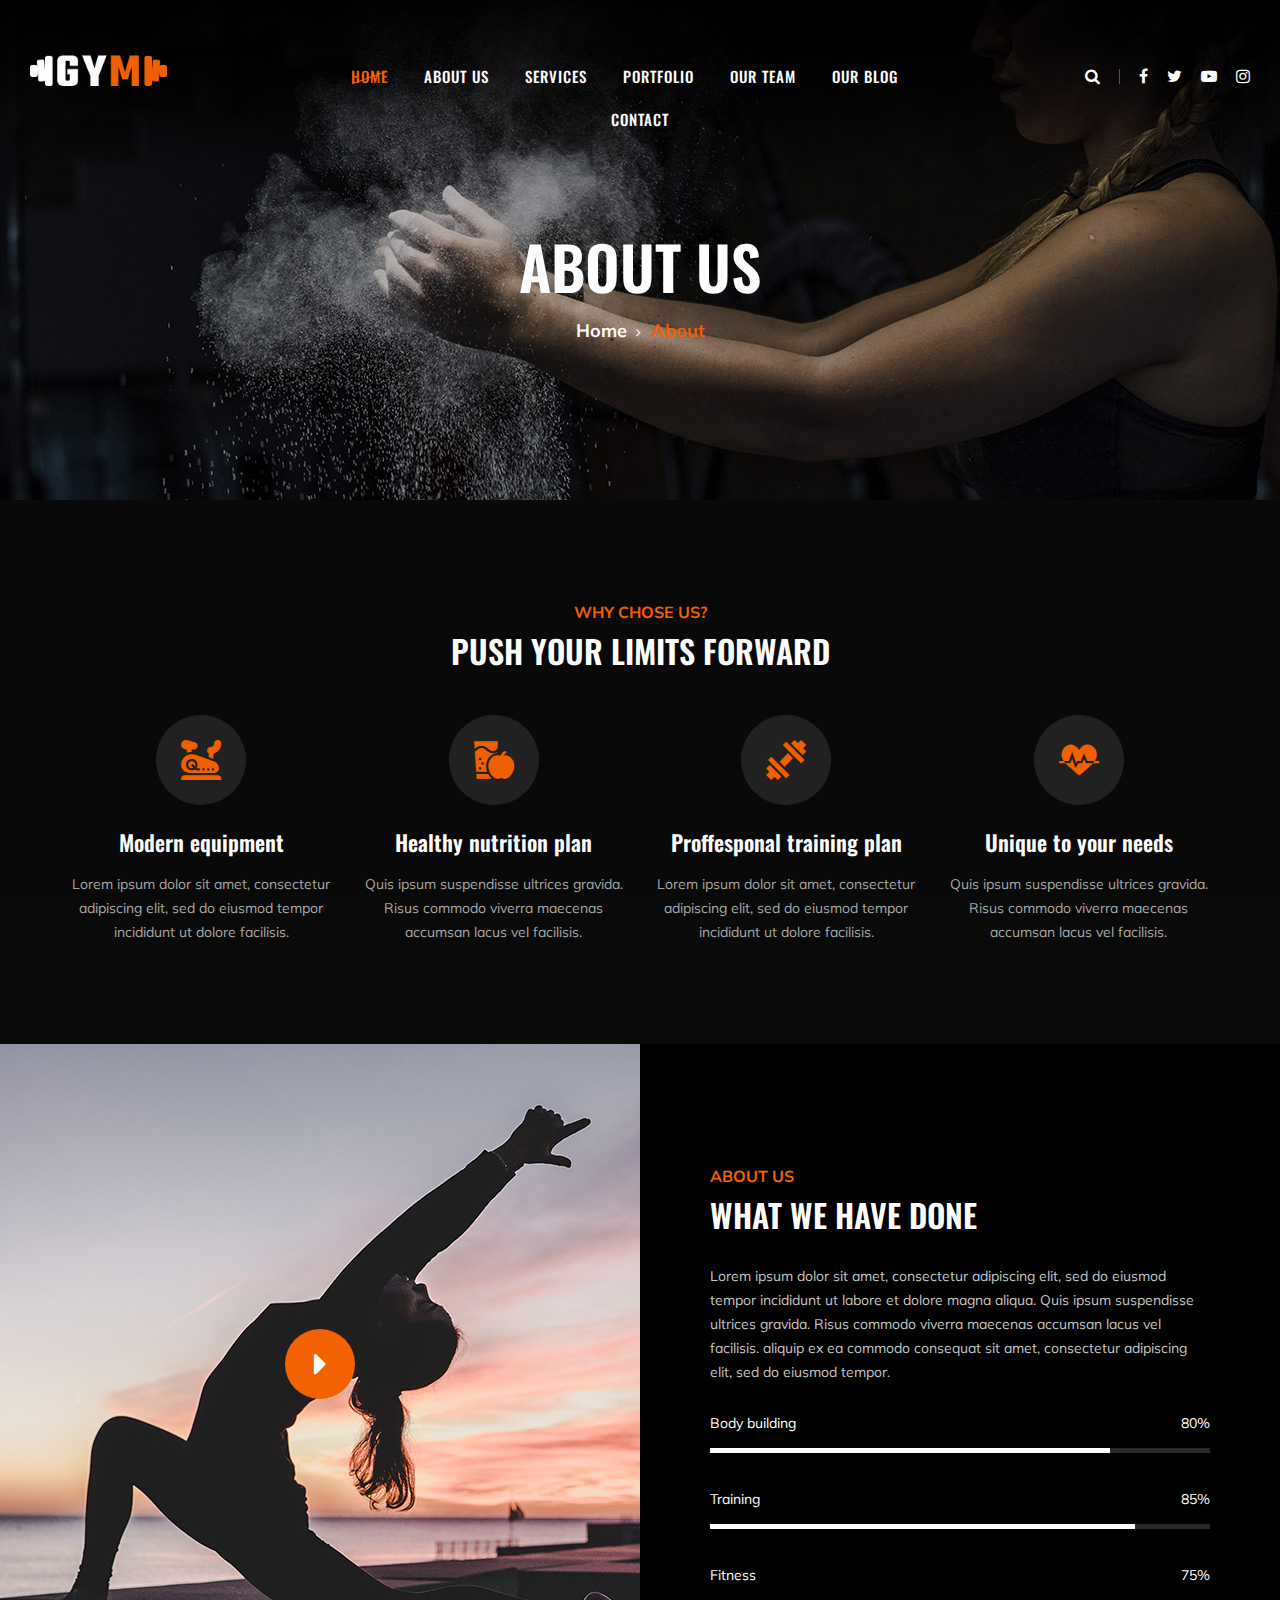
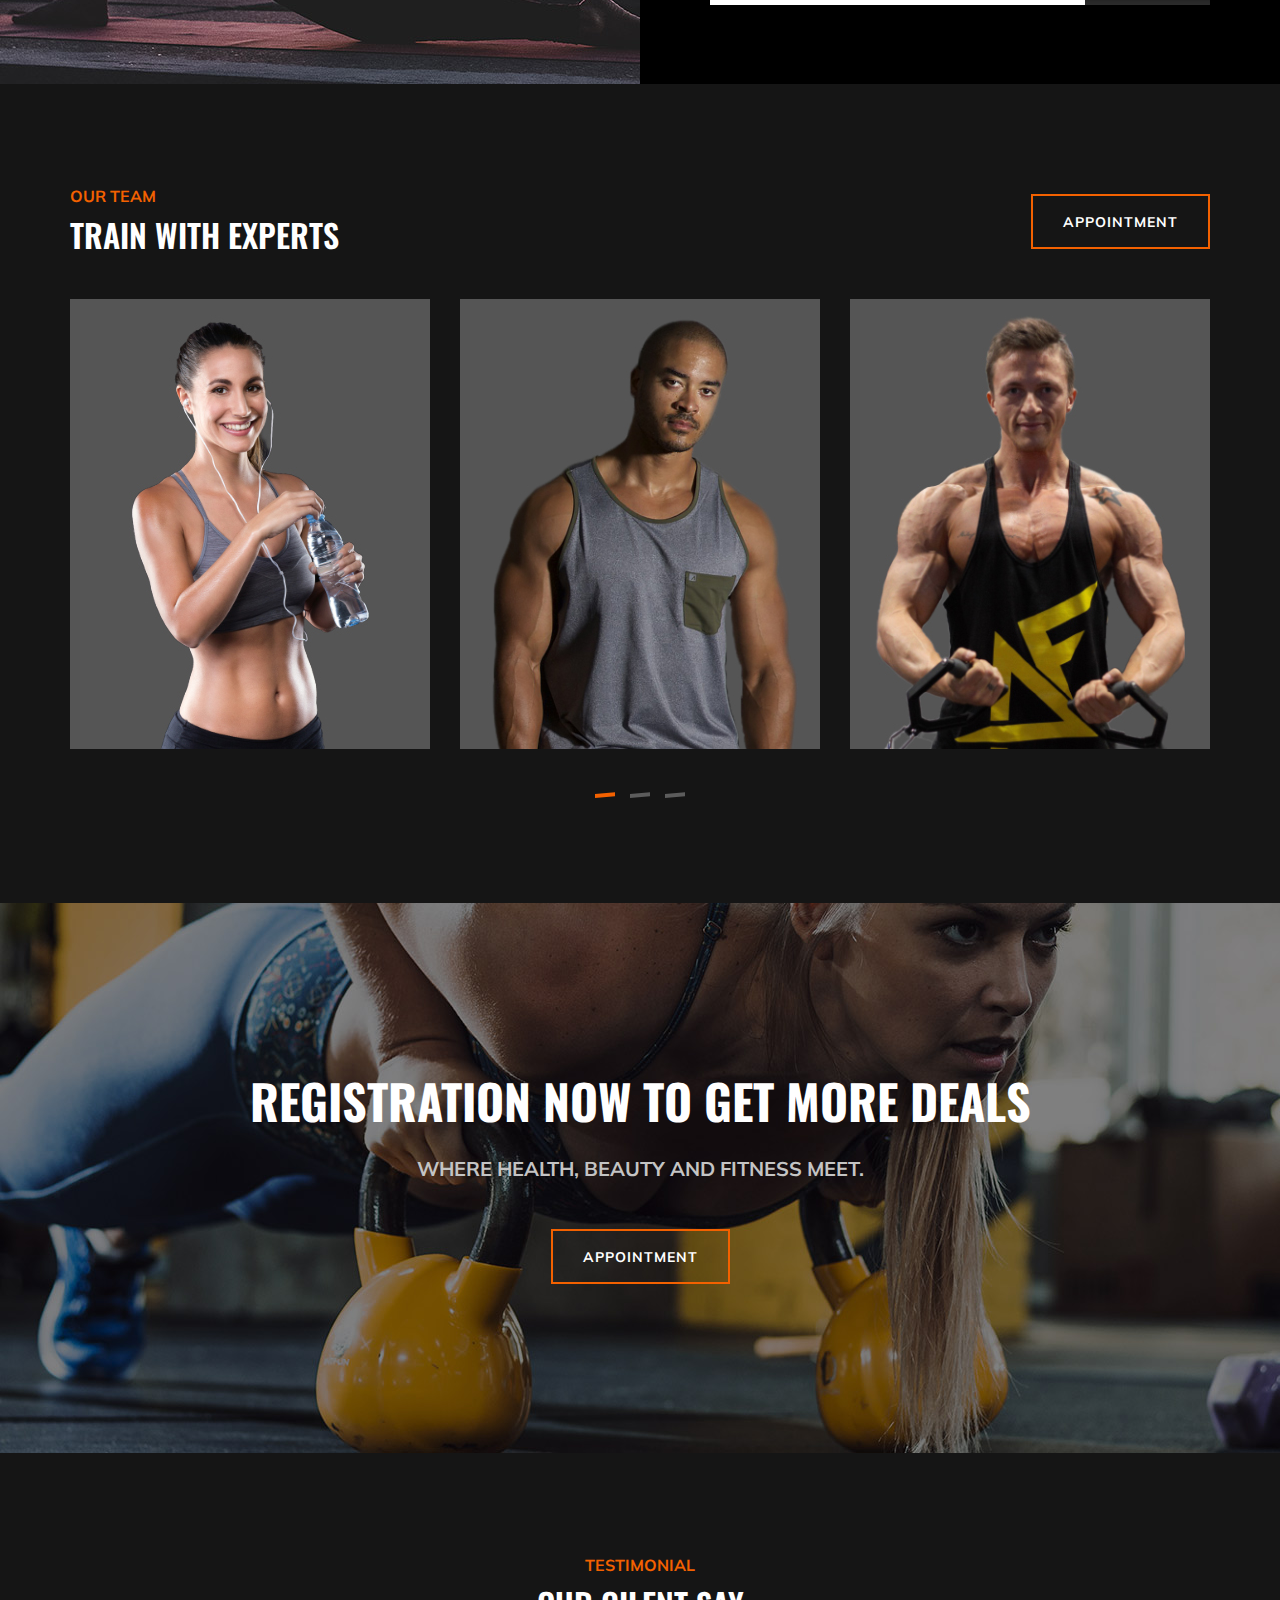
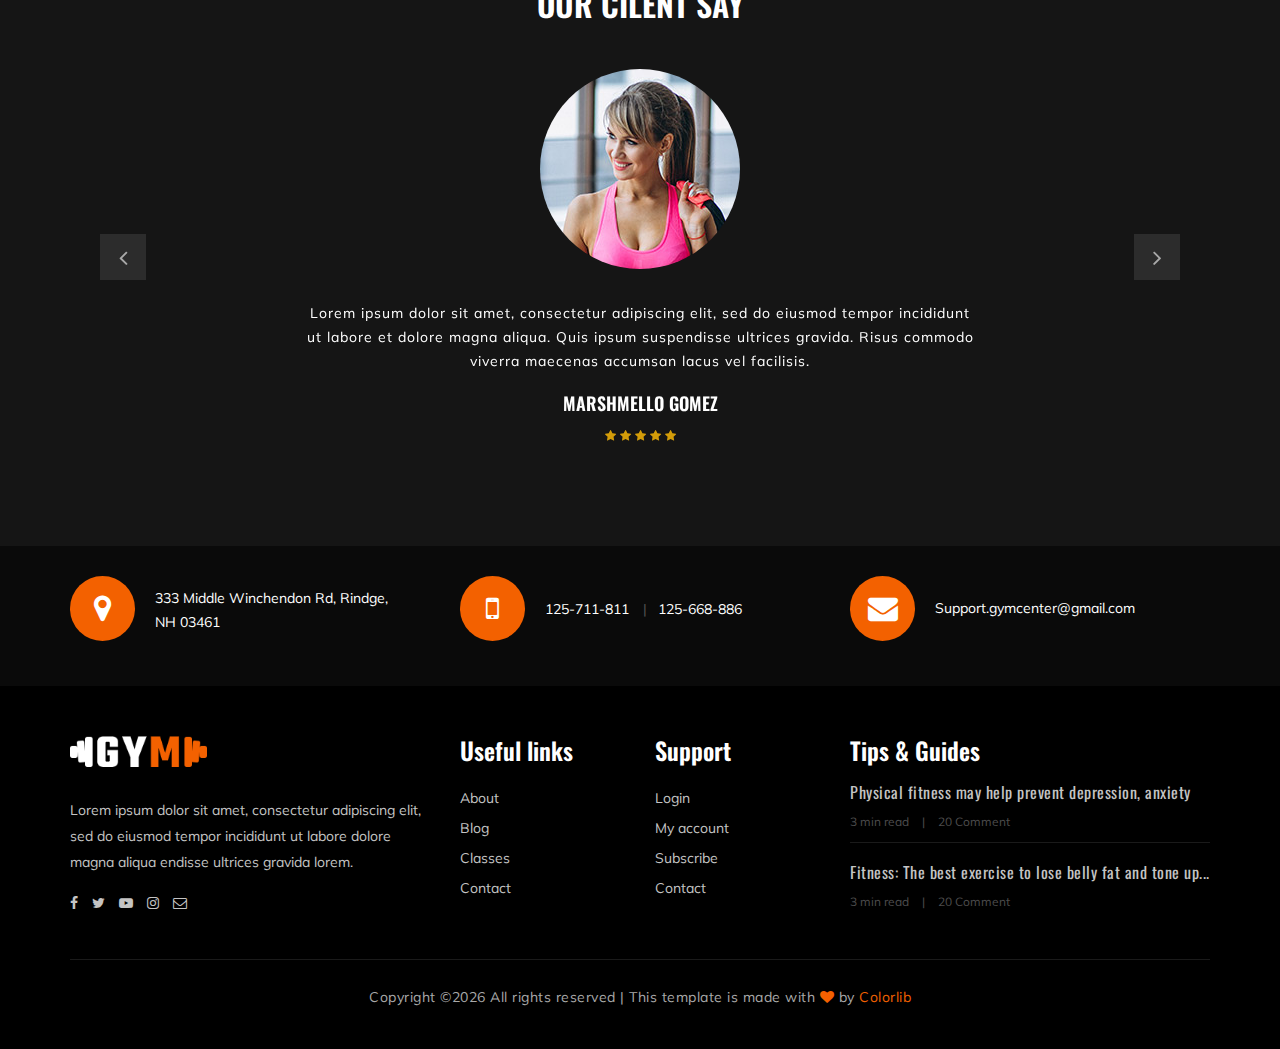
==== commit a50e8f22: "changes in about us page" ====
--- a/about-us.html
+++ b/about-us.html
@@ -84,23 +84,13 @@
                 <div class="col-lg-6">
                     <nav class="nav-menu">
                         <ul>
-                            <li><a href="./index.html">Home</a></li>
-                            <li class="active"><a href="./about-us.html">About Us</a></li>
-                            <li><a href="./class-details.html">Classes</a></li>
-                            <li><a href="./services.html">Services</a></li>
-                            <li><a href="./team.html">Our Team</a></li>
-                            <li><a href="#">Pages</a>
-                                <ul class="dropdown">
-                                    <li><a href="./about-us.html">About us</a></li>
-                                    <li><a href="./class-timetable.html">Classes timetable</a></li>
-                                    <li><a href="./bmi-calculator.html">Bmi calculate</a></li>
-                                    <li><a href="./team.html">Our team</a></li>
-                                    <li><a href="./gallery.html">Gallery</a></li>
-                                    <li><a href="./blog.html">Our blog</a></li>
-                                    <li><a href="./404.html">404</a></li>
-                                </ul>
-                            </li>
-                            <li><a href="./contact.html">Contact</a></li>
+                                <li class="active"><a href="./index.html">Home</a></li>
+                                <li><a href="./about-us.html">About Us</a></li>
+                                <li><a href="./services.html">Services</a></li>
+                                <li><a href="./gallery.html">Portfolio</a></li>
+                                <li><a href="./team.html">Our team</a></li>
+                                <li><a href="./blog.html">Our blog</a></li>
+                                <li><a href="./contact.html">Contact</a></li>
                         </ul>
                     </nav>
                 </div>
--- a/css/style.css
+++ b/css/style.css
@@ -86,7 +86,7 @@
 }
 
 img {
-	max-width: 100%;
+	max-width: 75%;
 }
 
 input:focus,
